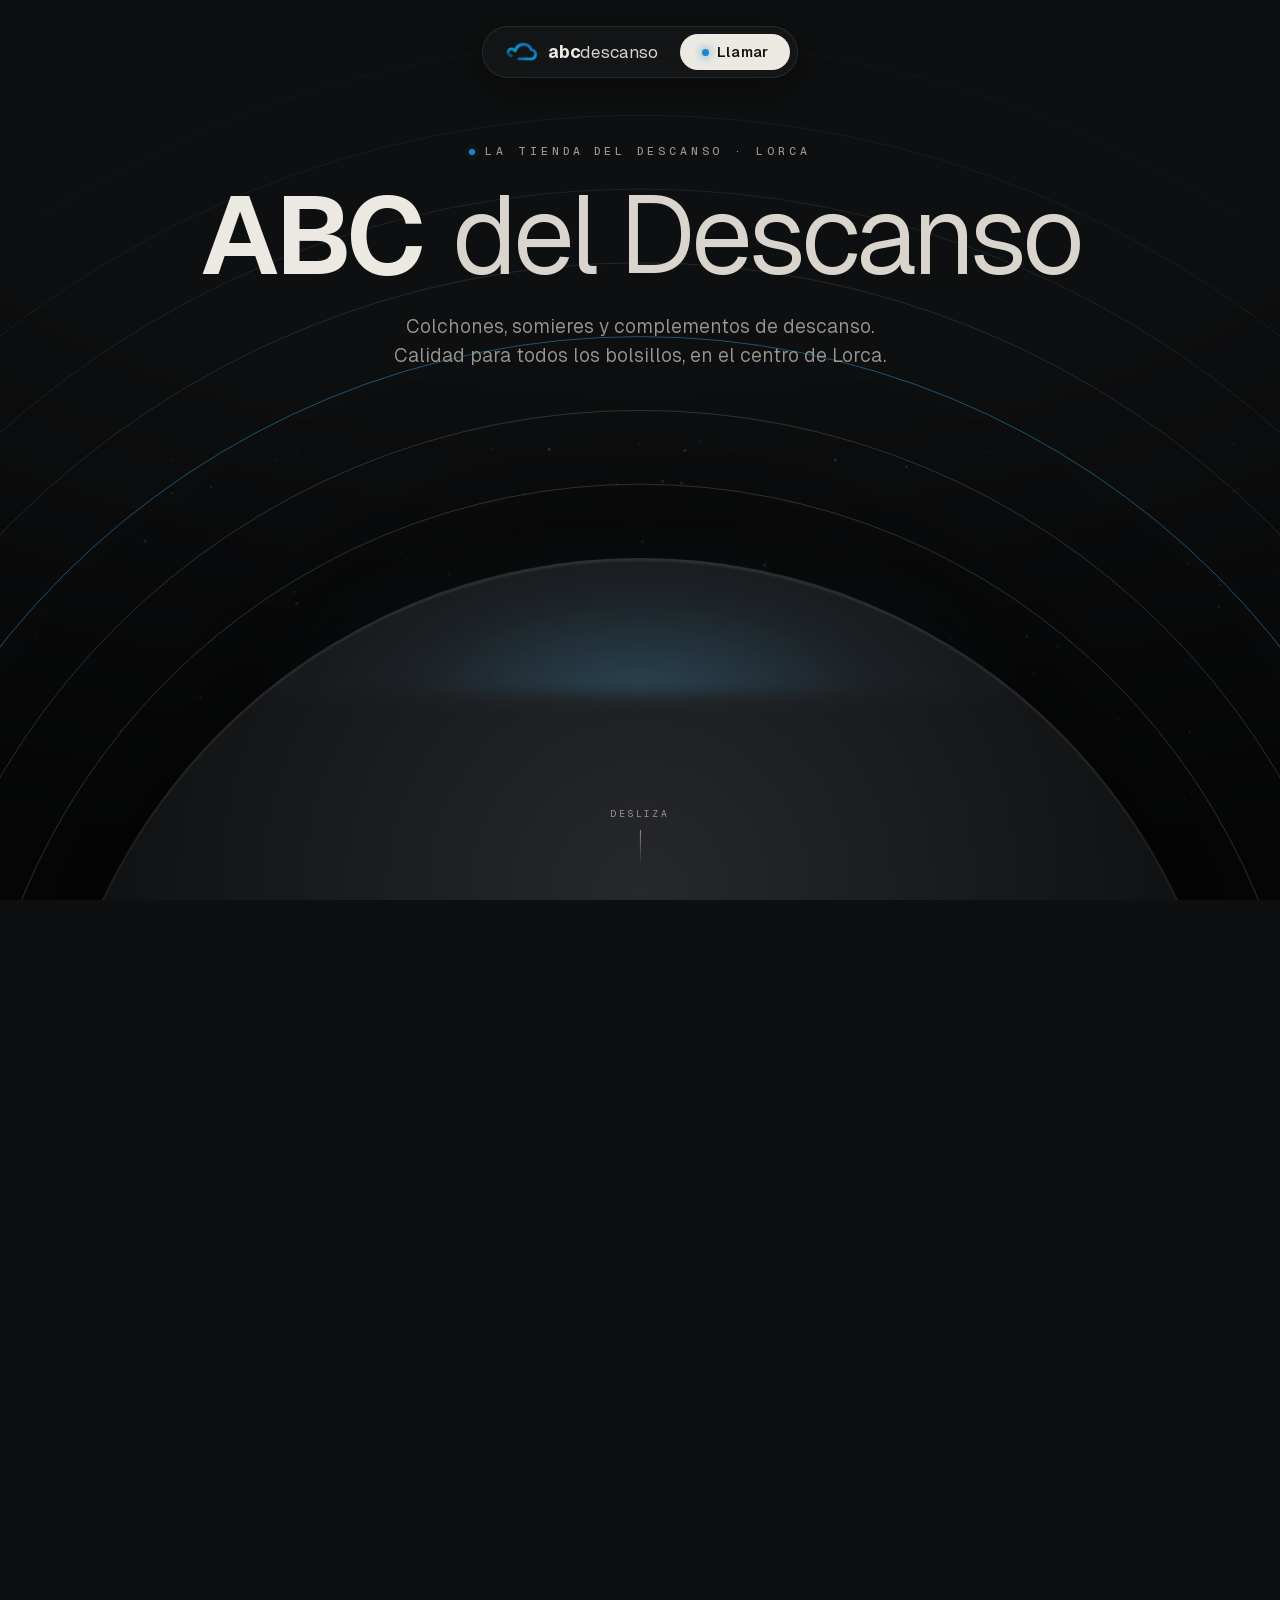
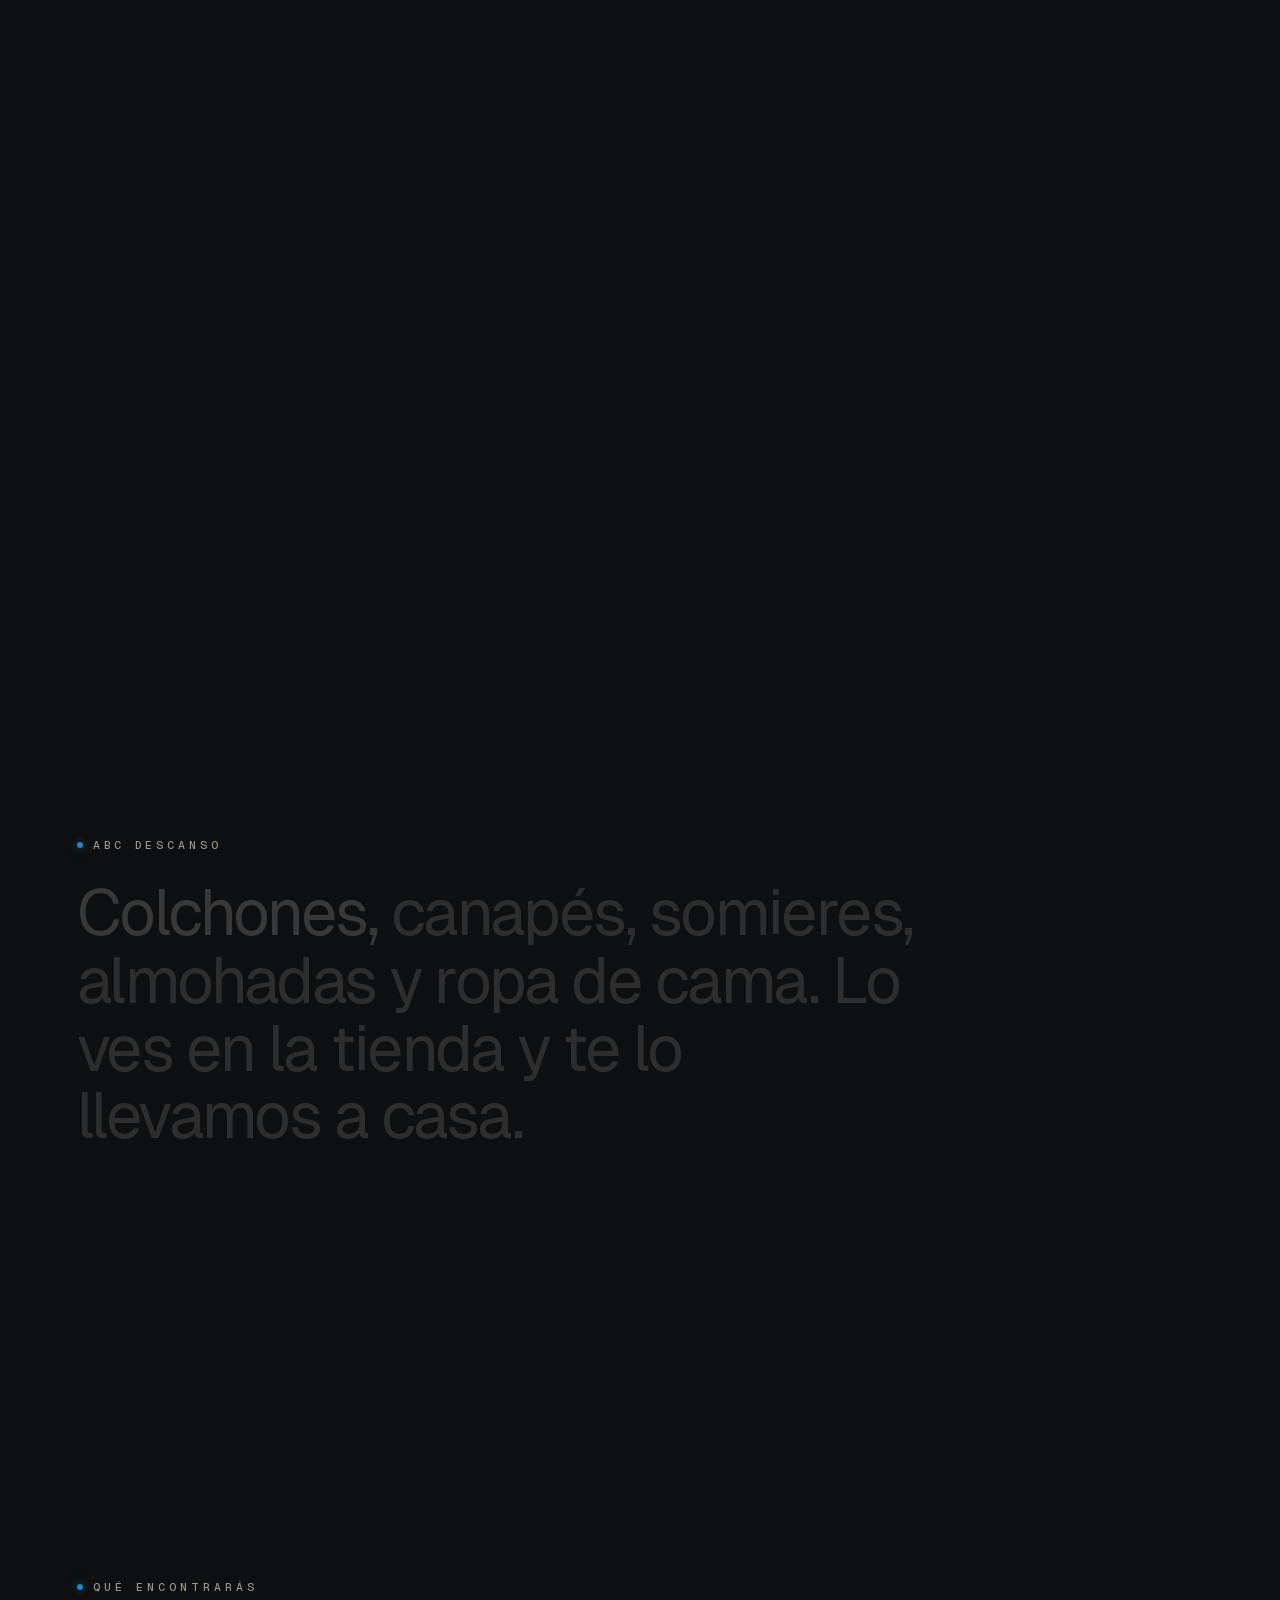
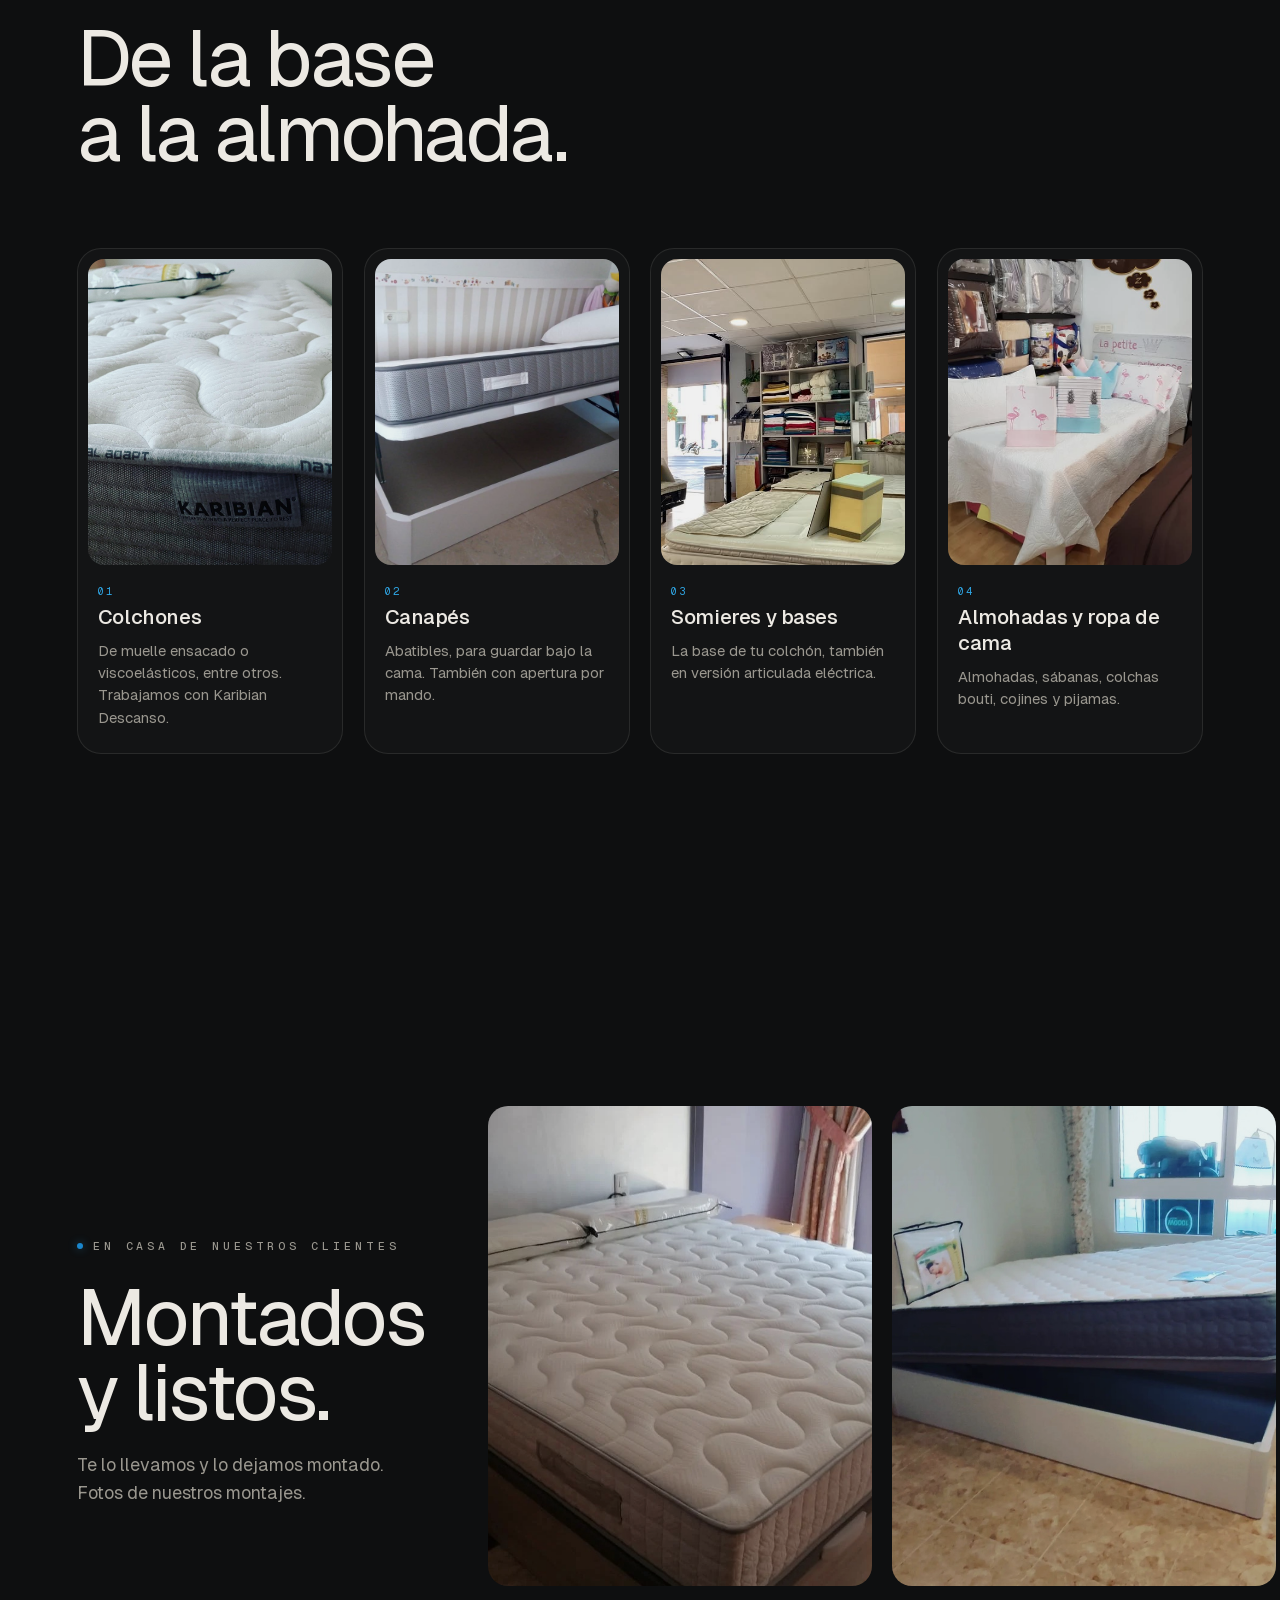
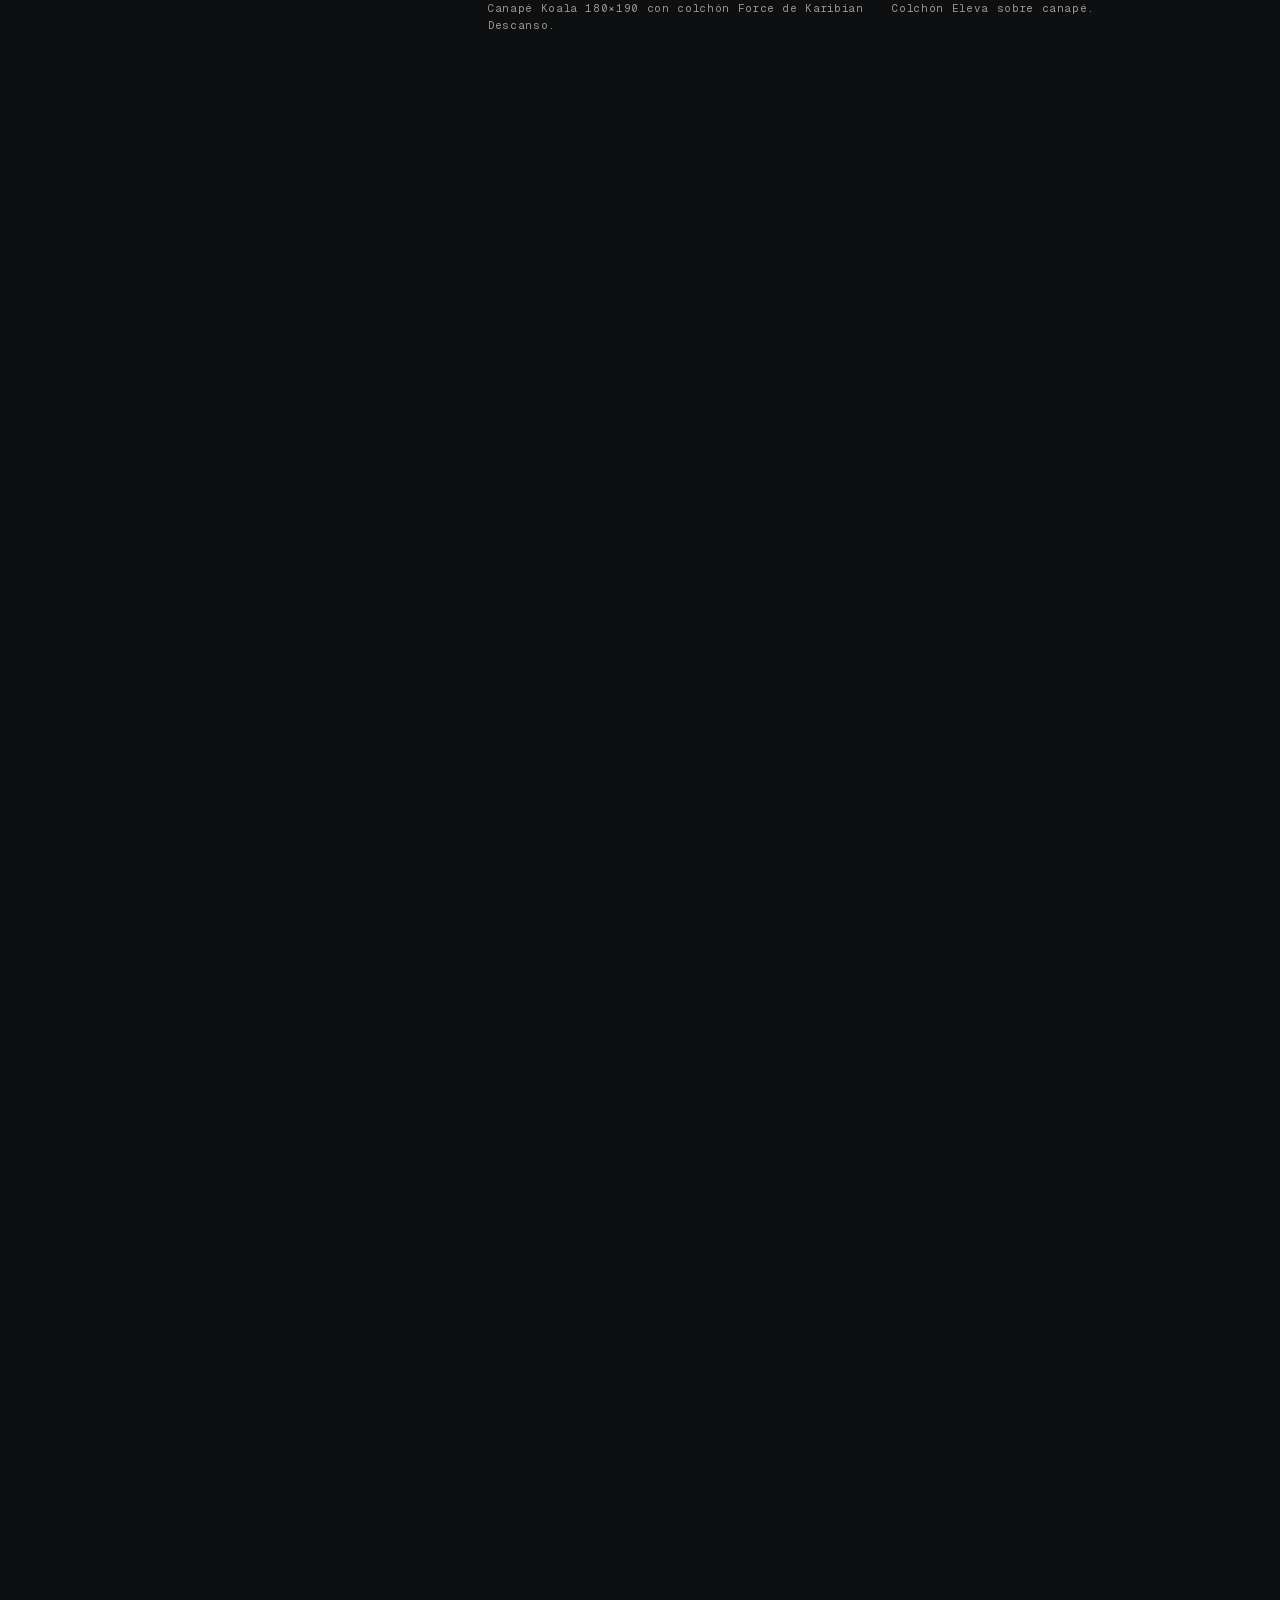
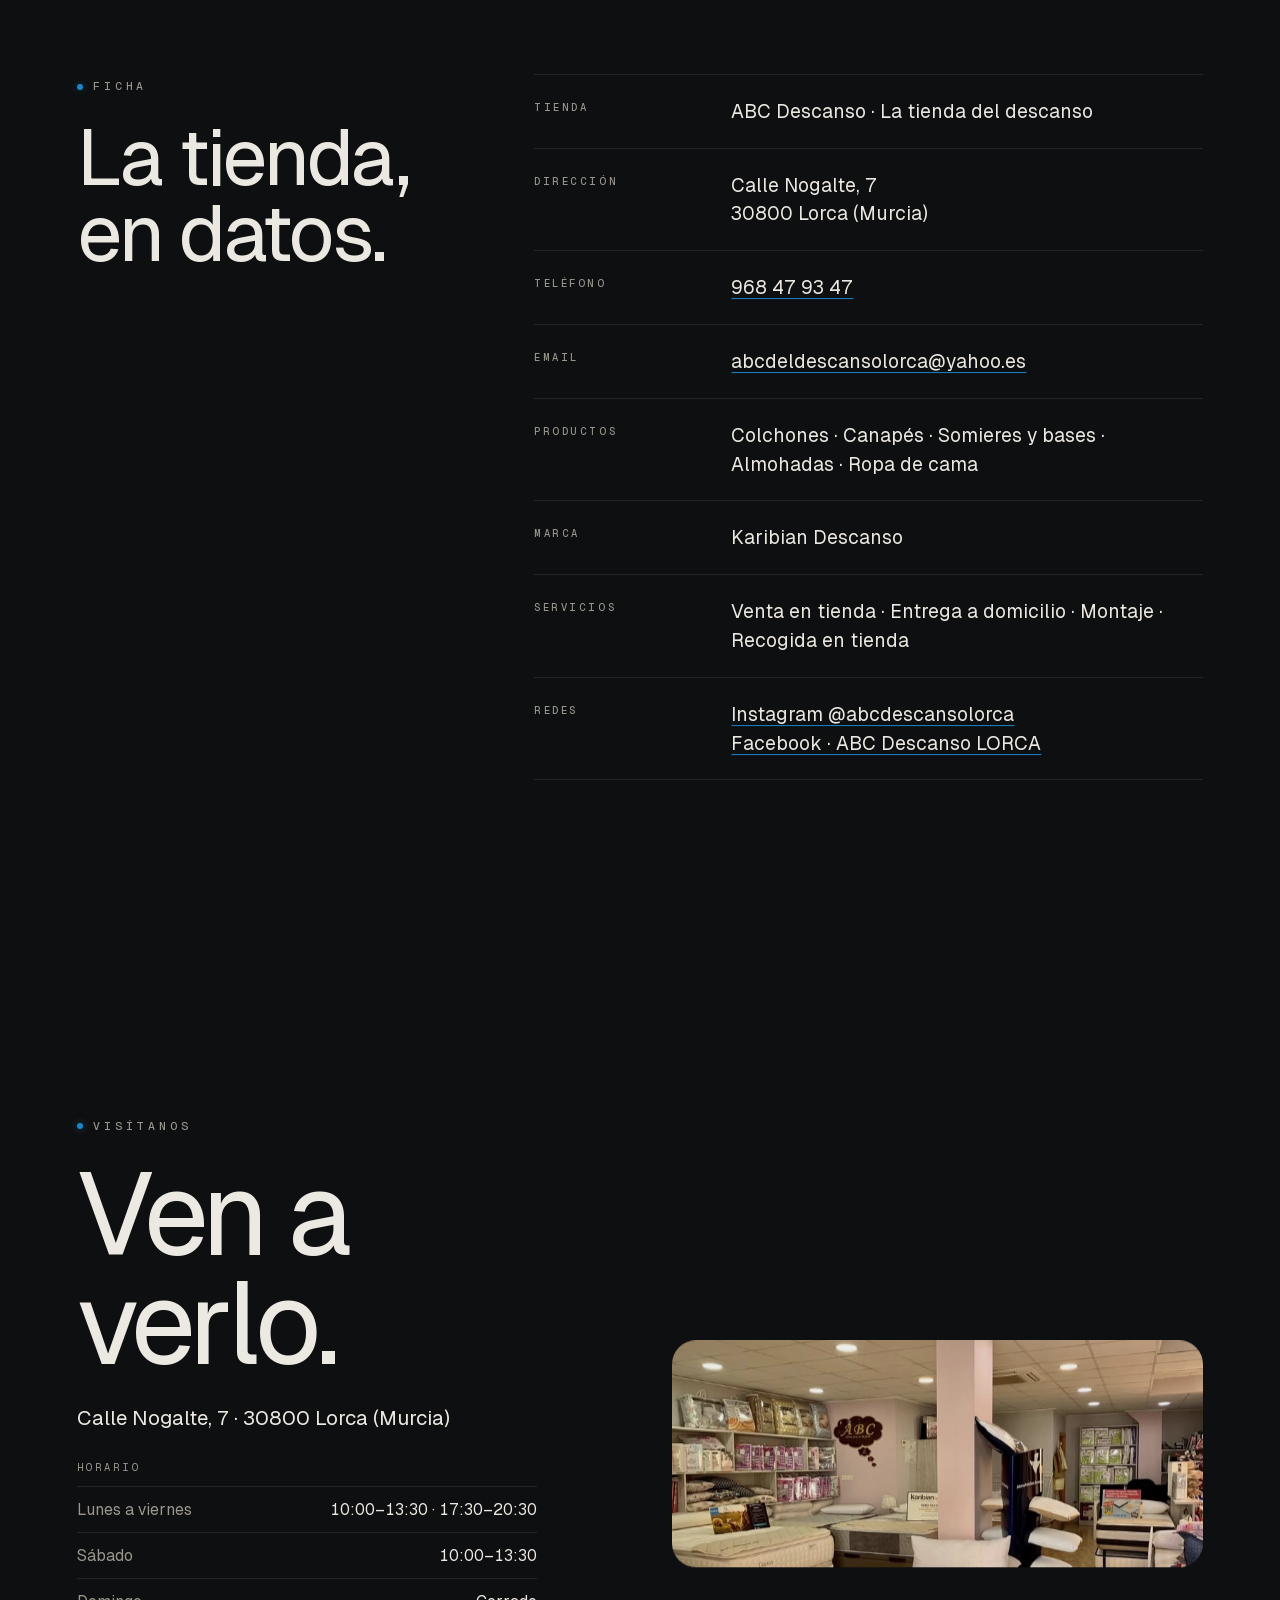
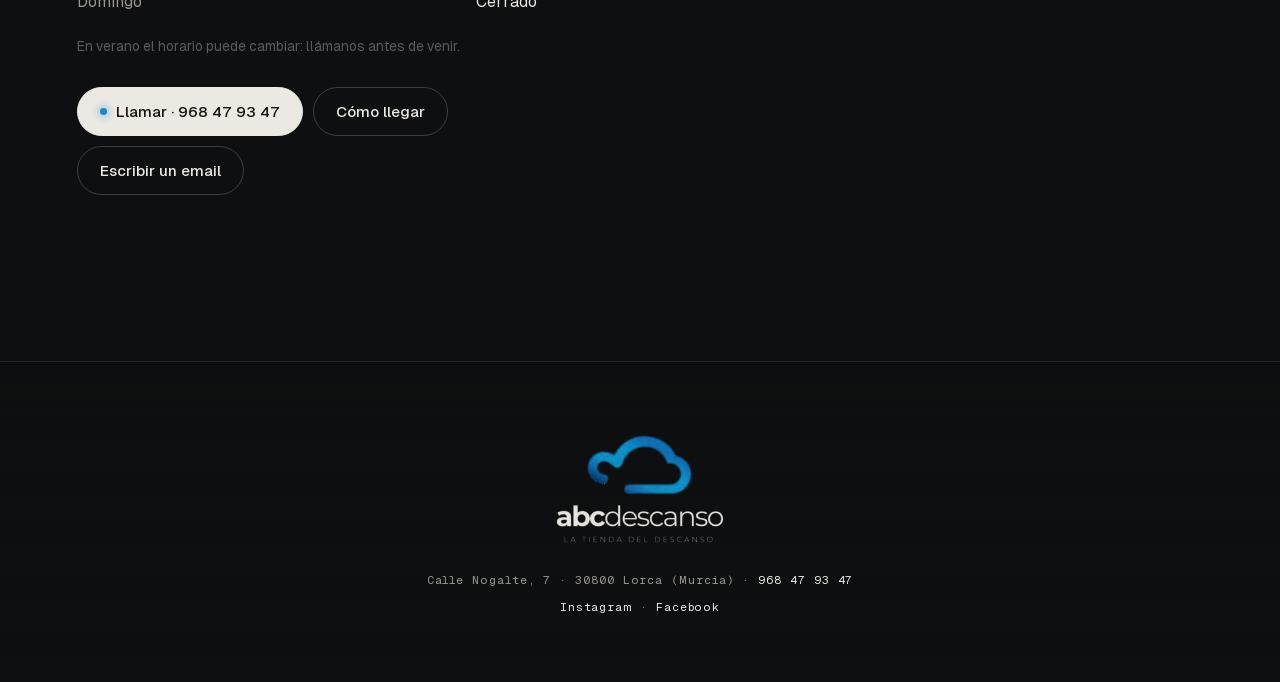
==== index.html @ 423ab99b "ABC Descanso: web con colchón 3D despiezado (Lorca) Web estática para ABC Descanso, la tienda del de" ====
<!DOCTYPE html>
<html lang="es">
<head>
  <meta charset="UTF-8" />
  <meta name="viewport" content="width=device-width, initial-scale=1.0" />
  <title>ABC Descanso · La tienda del descanso en Lorca</title>
  <meta name="description" content="ABC Descanso, la tienda del descanso en Lorca: colchones, canapés, somieres, almohadas y ropa de cama. Entrega y montaje a domicilio. Calle Nogalte, 7 · 968 47 93 47." />
  <meta name="theme-color" content="#0E0F10" />
  <meta name="robots" content="index, follow" />
  <!-- PENDIENTE: canonical y og:url cuando se confirme el dominio (abcdescanso.es no responde) -->

  <!-- Open Graph (datos reales) -->
  <meta property="og:type" content="business.business" />
  <meta property="og:title" content="ABC Descanso · La tienda del descanso" />
  <meta property="og:description" content="Colchones, canapés, somieres y ropa de cama en Lorca. Calle Nogalte, 7." />
  <meta property="og:image" content="img/tienda-interior.jpg" />
  <meta property="og:locale" content="es_ES" />

  <script type="application/ld+json">
    {
      "@context": "https://schema.org",
      "@type": "HomeGoodsStore",
      "name": "ABC Descanso",
      "alternateName": ["ABC del Descanso", "ABC Colchones Lorca"],
      "slogan": "La tienda del descanso",
      "image": "img/logo-abcdescanso.png",
      "telephone": "+34 968 47 93 47",
      "email": "abcdeldescansolorca@yahoo.es",
      "address": {
        "@type": "PostalAddress",
        "streetAddress": "Calle Nogalte, 7",
        "postalCode": "30800",
        "addressLocality": "Lorca",
        "addressRegion": "Murcia",
        "addressCountry": "ES"
      },
      "geo": { "@type": "GeoCoordinates", "latitude": 37.6724681, "longitude": -1.7004246 },
      "openingHoursSpecification": [
        { "@type": "OpeningHoursSpecification", "dayOfWeek": ["Monday", "Tuesday", "Wednesday", "Thursday", "Friday"], "opens": "10:00", "closes": "13:30" },
        { "@type": "OpeningHoursSpecification", "dayOfWeek": ["Monday", "Tuesday", "Wednesday", "Thursday", "Friday"], "opens": "17:30", "closes": "20:30" },
        { "@type": "OpeningHoursSpecification", "dayOfWeek": "Saturday", "opens": "10:00", "closes": "13:30" }
      ],
      "sameAs": ["https://www.instagram.com/abcdescansolorca/", "https://www.facebook.com/AbcDelDescansoLorca"]
    }
  </script>

  <link rel="icon" href="favicon.svg" type="image/svg+xml" />

  <!-- Fuentes alojadas en local -->
  <link rel="preload" href="fuentes/Geist-Variable.woff2" as="font" type="font/woff2" crossorigin />
  <link rel="preload" href="fuentes/GeistMono-Variable.woff2" as="font" type="font/woff2" crossorigin />
  <link rel="modulepreload" href="js/three/three.module.min.js" />
  <link rel="stylesheet" href="estilos.css" />

  <script type="importmap">
    {
      "imports": {
        "three": "./js/three/three.module.min.js",
        "three/addons/": "./js/three/addons/"
      }
    }
  </script>
</head>
<body>
  <!-- Fondo: ondas suaves de partículas -->
  <canvas id="ondas" aria-hidden="true"></canvas>

  <!-- Escena: disco oscuro que asoma por abajo + arcos concéntricos -->
  <div class="escena" aria-hidden="true">
    <svg class="arcos" viewBox="0 0 1600 1600" preserveAspectRatio="xMidYMax meet" focusable="false"></svg>
    <div class="disco"></div>
    <div class="disco-brillo"></div>
  </div>

  <!-- Menú en píldora flotante -->
  <header class="pastilla" role="banner">
    <a class="marca" href="#portada" aria-label="ABC Descanso, inicio">
      <img class="marca-nube" src="img/nube.png" alt="" width="400" height="228" />
      <span class="marca-texto"><b>abc</b><span>descanso</span></span>
    </a>
    <a class="cta" href="tel:+34968479347">
      <span class="cta-punto" aria-hidden="true"></span>
      Llamar
    </a>
  </header>

  <main id="portada">
    <!-- Portada + despiece: la sección se queda fijada mientras se baja -->
    <section class="producto" aria-labelledby="titulo-portada">
      <div class="pin">
        <canvas id="render" role="img" aria-label="Colchón sobre somier de láminas que se separa en sus capas al bajar"></canvas>

        <div class="portada-texto">
          <p class="etiqueta"><span class="etiqueta-punto" aria-hidden="true"></span>La tienda del descanso · Lorca</p>
          <h1 class="nombre" id="titulo-portada">
            <span class="nombre-abc">ABC</span>
            <span class="nombre-dd">del Descanso</span>
          </h1>
          <p class="frase">Colchones, somieres y complementos de descanso. Calidad para todos los bolsillos, en el centro de Lorca.</p>
        </div>

        <div class="por-dentro">
          <p class="etiqueta"><span class="etiqueta-punto" aria-hidden="true"></span>Por dentro</p>
          <h2 class="por-dentro-titulo">Capa a capa.</h2>
          <p class="por-dentro-nota">Ilustración orientativa: las capas y los materiales varían según el modelo.</p>
        </div>

        <ol class="capas-etiquetas">
          <li data-capa="tejido"><span class="linea" aria-hidden="true"></span><span class="num">01</span><span class="nom">Tejido</span><span class="desc">La capa que tocas: la funda acolchada.</span></li>
          <li data-capa="acolchado"><span class="linea" aria-hidden="true"></span><span class="num">02</span><span class="nom">Acolchado</span><span class="desc">Capas de confort entre la funda y el núcleo.</span></li>
          <li data-capa="nucleo"><span class="linea" aria-hidden="true"></span><span class="num">03</span><span class="nom">Núcleo</span><span class="desc">El soporte: muelles o espumas, según el modelo.</span></li>
          <li data-capa="base"><span class="linea" aria-hidden="true"></span><span class="num">04</span><span class="nom">Base</span><span class="desc">La cara inferior que cierra el colchón.</span></li>
          <li data-capa="somier"><span class="linea" aria-hidden="true"></span><span class="num">05</span><span class="nom">Somier</span><span class="desc">La base de láminas sobre la que descansa todo.</span></li>
        </ol>

        <div class="pista" aria-hidden="true">
          <span class="pista-texto">Desliza</span>
          <span class="pista-linea"></span>
        </div>
      </div>
    </section>

    <!--
      Fuentes de los datos (todo real):
      · CRM de Ocean Digital Services (dirección, teléfono, email, servicios publicados).
      · Ficha de Google (horario L–V 10:00–13:30 / 17:30–20:30, sáb 10:00–13:30, dom cerrado).
      · Publicaciones propias de @abcdescansolorca y su página de Facebook (logo, lema, fotos,
        productos, Karibian Descanso, canapé Koala con mando, montajes en casa).
      PENDIENTE de confirmar con el propietario: catálogo y marcas vigentes, zonas y condiciones
      de entrega y montaje, horario de verano, si sigue abierta la tienda de Avenida Europa,
      precios/ofertas y datos legales (titular, NIF) para aviso legal y privacidad.
      Opiniones: FUERA. Google 3,4/5 (16 reseñas, mixtas y sin verificar); no se citan reseñas
      sueltas sin el visto bueno del propietario.
    -->

    <!-- Manifiesto: el texto se ilumina palabra a palabra al bajar -->
    <section class="manifiesto" aria-label="Sobre la tienda">
      <p class="etiqueta"><span class="etiqueta-punto" aria-hidden="true"></span>ABC Descanso</p>
      <p class="manifiesto-texto" data-revela-palabras>Colchones, canapés, somieres, almohadas y ropa de cama. Lo ves en la tienda y te lo llevamos a casa.</p>
    </section>

    <!-- Qué encontrarás -->
    <section class="catalogo" id="productos" aria-labelledby="titulo-catalogo">
      <header class="cabecera">
        <p class="etiqueta"><span class="etiqueta-punto" aria-hidden="true"></span>Qué encontrarás</p>
        <h2 class="titulo" id="titulo-catalogo">De la base<br />a la almohada.</h2>
      </header>
      <div class="tarjetas">
        <article class="tarjeta revela">
          <figure class="foto"><img src="img/colchon-karibian.jpg" alt="Detalle de un colchón Karibian con tejido acolchado" width="1000" height="1250" loading="lazy" decoding="async" /></figure>
          <p class="tarjeta-num">01</p>
          <h3 class="tarjeta-nom">Colchones</h3>
          <p class="tarjeta-txt">De muelle ensacado o viscoelásticos, entre otros. Trabajamos con Karibian Descanso.</p>
        </article>
        <article class="tarjeta revela">
          <figure class="foto"><img src="img/canape-abatible.jpg" alt="Canapé abatible abierto con el colchón levantado, montado en un dormitorio" width="900" height="900" loading="lazy" decoding="async" /></figure>
          <p class="tarjeta-num">02</p>
          <h3 class="tarjeta-nom">Canapés</h3>
          <p class="tarjeta-txt">Abatibles, para guardar bajo la cama. También con apertura por mando.</p>
        </article>
        <article class="tarjeta revela">
          <figure class="foto"><img src="img/tienda-interior.jpg" alt="Interior de la tienda con colchones expuestos sobre sus bases" width="843" height="632" loading="lazy" decoding="async" /></figure>
          <p class="tarjeta-num">03</p>
          <h3 class="tarjeta-nom">Somieres y bases</h3>
          <p class="tarjeta-txt">La base de tu colchón, también en versión articulada eléctrica.</p>
        </article>
        <article class="tarjeta revela">
          <figure class="foto"><img src="img/ropa-de-cama.jpg" alt="Expositor de ropa de cama con colchas, cojines y el rótulo de ABC Descanso" width="640" height="853" loading="lazy" decoding="async" /></figure>
          <p class="tarjeta-num">04</p>
          <h3 class="tarjeta-nom">Almohadas y ropa de cama</h3>
          <p class="tarjeta-txt">Almohadas, sábanas, colchas bouti, cojines y pijamas.</p>
        </article>
      </div>
    </section>

    <!-- Montajes reales (fotos de su Instagram) -->
    <section class="montajes" id="montajes" aria-labelledby="titulo-montajes">
      <div class="montajes-pin">
        <header class="cabecera montajes-cab">
          <p class="etiqueta"><span class="etiqueta-punto" aria-hidden="true"></span>En casa de nuestros clientes</p>
          <h2 class="titulo" id="titulo-montajes">Montados<br />y listos.</h2>
          <p class="cabecera-txt">Te lo llevamos y lo dejamos montado. Fotos de nuestros montajes.</p>
        </header>
        <div class="montajes-pista">
          <figure class="montaje"><img src="img/canape-koala.jpg" alt="Canapé Koala de 180×190 con colchón Force de Karibian Descanso en un dormitorio" width="792" height="792" loading="lazy" decoding="async" /><figcaption>Canapé Koala 180×190 con colchón Force de Karibian Descanso.</figcaption></figure>
          <figure class="montaje"><img src="img/colchon-eleva.jpg" alt="Colchón Eleva sobre canapé en un dormitorio" width="900" height="900" loading="lazy" decoding="async" /><figcaption>Colchón Eleva sobre canapé.</figcaption></figure>
          <figure class="montaje"><img src="img/dormitorio-cabecero.jpg" alt="Dormitorio con colchón sobre canapé y cabecero tallado" width="900" height="900" loading="lazy" decoding="async" /><figcaption>Dormitorio junto a DGALA Interiorismo.</figcaption></figure>
          <figure class="montaje"><img src="img/colchon-gris.jpg" alt="Colchón gris de acolchado hexagonal sobre canapé de madera" width="900" height="1125" loading="lazy" decoding="async" /><figcaption>Montaje de colchón y canapé.</figcaption></figure>
          <figure class="montaje"><img src="img/colchon-individual.jpg" alt="Colchón individual montado en un dormitorio" width="900" height="900" loading="lazy" decoding="async" /><figcaption>Colchón individual.</figcaption></figure>
        </div>
      </div>
    </section>

    <!-- Ficha de la tienda: solo datos confirmados -->
    <section class="ficha" id="ficha" aria-labelledby="titulo-ficha">
      <header class="cabecera">
        <p class="etiqueta"><span class="etiqueta-punto" aria-hidden="true"></span>Ficha</p>
        <h2 class="titulo" id="titulo-ficha">La tienda,<br />en datos.</h2>
      </header>
      <dl class="ficha-lista">
        <div class="ficha-fila revela"><dt>Tienda</dt><dd>ABC Descanso · La tienda del descanso</dd></div>
        <div class="ficha-fila revela"><dt>Dirección</dt><dd>Calle Nogalte, 7<br />30800 Lorca (Murcia)</dd></div>
        <div class="ficha-fila revela"><dt>Teléfono</dt><dd><a href="tel:+34968479347">968 47 93 47</a></dd></div>
        <div class="ficha-fila revela"><dt>Email</dt><dd><a href="mailto:abcdeldescansolorca@yahoo.es">abcdeldescansolorca@yahoo.es</a></dd></div>
        <div class="ficha-fila revela"><dt>Productos</dt><dd>Colchones · Canapés · Somieres y bases · Almohadas · Ropa de cama</dd></div>
        <div class="ficha-fila revela"><dt>Marca</dt><dd>Karibian Descanso</dd></div>
        <div class="ficha-fila revela"><dt>Servicios</dt><dd>Venta en tienda · Entrega a domicilio · Montaje · Recogida en tienda</dd></div>
        <div class="ficha-fila revela"><dt>Redes</dt><dd><a href="https://www.instagram.com/abcdescansolorca/" rel="noopener" target="_blank">Instagram @abcdescansolorca</a><br /><a href="https://www.facebook.com/AbcDelDescansoLorca" rel="noopener" target="_blank">Facebook · ABC Descanso LORCA</a></dd></div>
      </dl>
    </section>

    <!-- Visítanos -->
    <section class="visita" id="visitanos" aria-labelledby="titulo-visita">
      <div class="visita-texto">
        <p class="etiqueta"><span class="etiqueta-punto" aria-hidden="true"></span>Visítanos</p>
        <h2 class="titulo titulo-grande" id="titulo-visita">Ven a verlo.</h2>
        <p class="visita-dir">Calle Nogalte, 7 · 30800 Lorca (Murcia)</p>
        <table class="horario">
          <caption>Horario</caption>
          <tbody>
            <tr><th scope="row">Lunes a viernes</th><td>10:00–13:30 · 17:30–20:30</td></tr>
            <tr><th scope="row">Sábado</th><td>10:00–13:30</td></tr>
            <tr><th scope="row">Domingo</th><td>Cerrado</td></tr>
          </tbody>
        </table>
        <p class="visita-nota">En verano el horario puede cambiar: llámanos antes de venir.</p>
        <div class="botones">
          <a class="boton boton-principal" href="tel:+34968479347"><span class="cta-punto" aria-hidden="true"></span>Llamar · 968 47 93 47</a>
          <a class="boton" href="https://www.google.com/maps/dir/?api=1&amp;destination=ABC%20Descanso%2C%20Calle%20Nogalte%207%2C%2030800%20Lorca" rel="noopener" target="_blank">Cómo llegar</a>
          <a class="boton" href="mailto:abcdeldescansolorca@yahoo.es">Escribir un email</a>
        </div>
      </div>
      <figure class="foto visita-foto revela"><img src="img/tienda-almohadas.jpg" alt="Interior de ABC Descanso con almohadas, ropa de cama y el rótulo de la tienda" width="843" height="360" loading="lazy" decoding="async" /></figure>
    </section>

    <footer class="pie">
      <img class="pie-logo" src="img/logo-abcdescanso.png" alt="ABC Descanso, la tienda del descanso" width="592" height="385" loading="lazy" />
      <p class="pie-datos">Calle Nogalte, 7 · 30800 Lorca (Murcia) · <a href="tel:+34968479347">968 47 93 47</a></p>
      <p class="pie-datos pie-redes"><a href="https://www.instagram.com/abcdescansolorca/" rel="noopener" target="_blank">Instagram</a> · <a href="https://www.facebook.com/AbcDelDescansoLorca" rel="noopener" target="_blank">Facebook</a></p>
      <!-- PENDIENTE: enlaces a aviso legal y privacidad cuando el propietario pase titular y NIF -->
    </footer>
  </main>

  <script src="js/gsap.min.js"></script>
  <script src="js/ScrollTrigger.min.js"></script>
  <script src="app.js"></script>
  <script type="module" src="render.js"></script>
</body>
</html>
---- estilos.css ----
/* ============================================================
   ABC del Descanso · Colchones en Lorca
   Estética de referencia: iyO One (oscuro, tipográfico, premium)
   Colores de marca: azul de la nube del logo de ABC Descanso sobre fondo oscuro
   ============================================================ */

@font-face {
  font-family: "Geist";
  src: url("fuentes/Geist-Variable.woff2") format("woff2");
  font-weight: 100 900;
  font-display: swap;
  font-style: normal;
}
@font-face {
  font-family: "Geist Mono";
  src: url("fuentes/GeistMono-Variable.woff2") format("woff2");
  font-weight: 100 900;
  font-display: swap;
  font-style: normal;
}

:root {
  --negro: #0e0f10;      /* fondo, casi negro cálido */
  --carbon: #17181a;     /* superficies (disco, pastilla) */
  --carbon-alto: #202123;
  --hueso: #ece9e3;      /* texto principal / nombre */
  --niebla: #9a978f;     /* texto secundario */
  --tenue: #5c5b57;      /* etiquetas, arcos */
  --azul: #1a86cc;       /* azul de la nube del logo (acento, detalles) */
  --celeste: #2fa6e4;    /* extremo claro del degradado del logo */
  --azul-hondo: #0f5a9c; /* extremo oscuro del degradado del logo */
  --azul-suave: rgba(47, 166, 228, 0.45);

  --borde: rgba(236, 233, 227, 0.1);
  --sans: "Geist", system-ui, -apple-system, "Segoe UI", sans-serif;
  --mono: "Geist Mono", ui-monospace, "SF Mono", Menlo, monospace;
}

*,
*::before,
*::after { box-sizing: border-box; }

html { scroll-behavior: smooth; }

body {
  margin: 0;
  min-height: 100vh;
  background: var(--negro);
  color: var(--hueso);
  font-family: var(--sans);
  -webkit-font-smoothing: antialiased;
  text-rendering: optimizeLegibility;
  overflow-x: hidden;
}

/* Vignette sutil para dar profundidad al fondo */
body::after {
  content: "";
  position: fixed;
  inset: 0;
  z-index: 1;
  pointer-events: none;
  background: radial-gradient(130% 90% at 50% 8%, transparent 40%, rgba(0, 0, 0, 0.55) 100%);
}

/* ---------- Fondo de ondas (canvas) ---------- */
#ondas {
  position: fixed;
  inset: 0;
  z-index: 0;
  width: 100%;
  height: 100%;
  display: block;
}

/* ---------- Escena: disco + arcos ---------- */
.escena {
  position: fixed;
  inset: 0;
  z-index: 2;
  overflow: hidden;
  pointer-events: none;
}

.arcos {
  position: absolute;
  inset: 0;
  width: 100%;
  height: 100%;
  overflow: visible;
}
.arcos circle {
  fill: none;
  stroke: rgba(236, 233, 227, 0.2);
  stroke-width: 1;
  vector-effect: non-scaling-stroke;
}
.arcos circle.acento {
  stroke: rgba(47, 166, 228, 0.65);
}

/* Disco oscuro que asoma por abajo (su borde superior marca la línea ~62% alto) */
.disco {
  position: absolute;
  left: 50%;
  top: 62svh;
  width: min(132vh, 168vw);
  aspect-ratio: 1 / 1;
  transform: translateX(-50%);
  border-radius: 50%;
  background:
    radial-gradient(56% 56% at 50% 28%, #27282b 0%, #1a1b1d 46%, #0b0c0d 100%);
  box-shadow:
    inset 0 3px 2px rgba(236, 233, 227, 0.09),
    0 -40px 140px rgba(0, 0, 0, 0.55);
}
/* Halo cálido rozando el borde superior del disco */
.disco-brillo {
  position: absolute;
  left: 50%;
  top: 62svh;
  width: min(120vh, 150vw);
  height: 42vmin;
  transform: translate(-50%, -64%);
  pointer-events: none;
  background:
    radial-gradient(50% 62% at 50% 100%, var(--azul-suave) 0%, rgba(47, 166, 228, 0.07) 42%, transparent 72%);
  opacity: 0.55;
  mix-blend-mode: screen;
  filter: blur(8px);
}

/* ---------- Píldora flotante ---------- */
.pastilla {
  position: fixed;
  z-index: 20;
  top: clamp(14px, 2.2vw, 26px);
  left: 50%;
  transform: translateX(-50%);
  display: flex;
  align-items: center;
  gap: clamp(10px, 2vw, 22px);
  padding: 7px 7px 7px clamp(14px, 2.2vw, 22px);
  background: rgba(23, 24, 26, 0.72);
  border: 1px solid var(--borde);
  border-radius: 999px;
  backdrop-filter: blur(16px) saturate(1.2);
  -webkit-backdrop-filter: blur(16px) saturate(1.2);
  box-shadow: 0 10px 40px rgba(0, 0, 0, 0.35);
  max-width: calc(100vw - 24px);
}

.marca {
  display: inline-flex;
  align-items: center;
  gap: 9px;
  text-decoration: none;
  color: var(--hueso);
  white-space: nowrap;
}
/* Marca: la nube del logo real + palabra «abcdescanso» como en su logotipo */
.marca-nube {
  width: 34px;
  height: auto;
  display: block;
}
.marca-texto {
  font-size: clamp(0.98rem, 2vw, 1.08rem);
  letter-spacing: -0.01em;
}
.marca-texto b { font-weight: 700; }
.marca-texto span { font-weight: 380; color: #d9d5cd; }

.cta {
  display: inline-flex;
  align-items: center;
  gap: 8px;
  padding: 9px clamp(16px, 2.2vw, 22px);
  border-radius: 999px;
  background: var(--hueso);
  color: #141210;
  font-weight: 560;
  font-size: 0.92rem;
  letter-spacing: 0.01em;
  text-decoration: none;
  white-space: nowrap;
  transition: background 0.25s ease, transform 0.25s ease, box-shadow 0.25s ease;
}
.cta-punto {
  width: 7px;
  height: 7px;
  border-radius: 50%;
  background: var(--azul);
  box-shadow: 0 0 10px var(--azul);
}
.cta:hover {
  background: var(--azul-hondo);
  color: #fff;
  transform: translateY(-1px);
  box-shadow: 0 8px 26px rgba(47, 166, 228, 0.35);
}
.cta:hover .cta-punto { background: #fff; box-shadow: none; }

/* ---------- Portada + despiece (sección fijada) ---------- */
.producto {
  position: relative;
  z-index: 5;
  height: 420vh;
}
.pin {
  position: sticky;
  top: 0;
  height: 100vh;
  height: 100svh;
  overflow: hidden;
}
#render {
  position: absolute;
  inset: 0;
  width: 100%;
  height: 100%;
  display: block;
  opacity: 0;
}

.portada-texto {
  position: absolute;
  z-index: 3;
  left: 50%;
  top: clamp(92px, 16vh, 168px);
  transform: translateX(-50%);
  width: min(100% - 32px, 1200px);
  display: flex;
  flex-direction: column;
  align-items: center;
  text-align: center;
  will-change: opacity, transform;
}

.etiqueta {
  display: inline-flex;
  align-items: center;
  gap: 10px;
  margin: 0 0 clamp(16px, 2.4vw, 26px);
  font-family: var(--mono);
  font-size: clamp(0.62rem, 1.4vw, 0.72rem);
  font-weight: 500;
  text-transform: uppercase;
  letter-spacing: 0.34em;
  color: var(--niebla);
}
.etiqueta-punto {
  width: 6px;
  height: 6px;
  border-radius: 50%;
  background: var(--azul);
  box-shadow: 0 0 10px var(--azul-suave);
}

.nombre {
  margin: 0;
  max-width: 100%;
  font-weight: 400;
  line-height: 0.92;
  letter-spacing: -0.045em;
  font-size: clamp(2.6rem, 8.6vw, 7.6rem);
  color: var(--hueso);
  display: flex;
  flex-wrap: wrap;
  justify-content: center;
  gap: 0 0.28em;
  overflow-wrap: break-word;
}
.nombre-abc,
.nombre-dd { max-width: 100%; }
.nombre-abc { font-weight: 640; }
.nombre-dd { font-weight: 360; color: #d9d5cd; }

.frase {
  max-width: 40ch;
  margin: clamp(16px, 2.4vw, 26px) auto 0;
  font-size: clamp(0.98rem, 1.7vw, 1.2rem);
  font-weight: 350;
  line-height: 1.5;
  color: var(--niebla);
  text-wrap: balance;
}

/* Bloque «Por dentro» (aparece al despiezar) */
.por-dentro {
  position: absolute;
  z-index: 3;
  left: clamp(24px, 6vw, 96px);
  top: 50%;
  margin-top: -90px;
  max-width: 300px;
  opacity: 0;
  pointer-events: none;
}
.por-dentro-titulo {
  margin: 0;
  font-size: clamp(2rem, 4.2vw, 3.6rem);
  font-weight: 420;
  letter-spacing: -0.04em;
  line-height: 0.98;
  color: var(--hueso);
}
.por-dentro-nota {
  margin: 18px 0 0;
  font-size: 0.86rem;
  line-height: 1.5;
  color: var(--tenue);
}

/* Etiquetas de cada capa (JS las coloca junto a su capa) */
.capas-etiquetas {
  position: absolute;
  inset: 0;
  z-index: 4;
  margin: 0;
  padding: 0;
  list-style: none;
  pointer-events: none;
}
.capas-etiquetas li {
  position: absolute;
  left: 0;
  top: 0;
  display: grid;
  grid-template-columns: auto auto;
  column-gap: 10px;
  row-gap: 3px;
  align-items: baseline;
  max-width: 230px;
  opacity: 0;
  will-change: transform, opacity;
}
.capas-etiquetas .linea {
  position: absolute;
  top: 0.62em;
  height: 1px;
  background: linear-gradient(to right, rgba(236, 233, 227, 0.08), rgba(236, 233, 227, 0.4));
}
.capas-etiquetas .linea::before {
  content: "";
  position: absolute;
  left: -2px;
  top: -2px;
  width: 5px;
  height: 5px;
  border-radius: 50%;
  background: var(--azul);
  box-shadow: 0 0 8px var(--azul-suave);
}
.capas-etiquetas .num {
  font-family: var(--mono);
  font-size: 0.64rem;
  letter-spacing: 0.2em;
  color: var(--azul);
}
.capas-etiquetas .nom {
  font-family: var(--mono);
  font-size: 0.72rem;
  font-weight: 500;
  text-transform: uppercase;
  letter-spacing: 0.26em;
  color: var(--hueso);
}
.capas-etiquetas .desc {
  grid-column: 2;
  font-size: 0.82rem;
  line-height: 1.4;
  color: var(--niebla);
}

/* Pista de scroll */
.pista {
  position: absolute;
  z-index: 3;
  left: 50%;
  bottom: clamp(18px, 4vh, 40px);
  transform: translateX(-50%);
  display: flex;
  flex-direction: column;
  align-items: center;
  gap: 10px;
}
.pista-texto {
  font-family: var(--mono);
  font-size: 0.6rem;
  text-transform: uppercase;
  letter-spacing: 0.3em;
  color: var(--niebla);
}
.pista-linea {
  width: 1px;
  height: 34px;
  background: linear-gradient(to bottom, var(--niebla), transparent);
}

/* ---------- Secciones (después del despiece) ---------- */
.manifiesto,
.catalogo,
.ficha,
.visita {
  position: relative;
  z-index: 5;
  max-width: 1440px;
  margin: 0 auto;
  padding: clamp(96px, 13vw, 190px) clamp(20px, 6vw, 96px);
}

.cabecera { margin-bottom: clamp(40px, 6vw, 84px); }
.titulo {
  margin: 0;
  font-size: clamp(2.5rem, 6.2vw, 6rem);
  font-weight: 420;
  letter-spacing: -0.045em;
  line-height: 0.95;
  color: var(--hueso);
}
.titulo-grande { font-size: clamp(3.2rem, 9vw, 8.6rem); }
.cabecera-txt {
  max-width: 34ch;
  margin: 22px 0 0;
  font-size: clamp(0.98rem, 1.4vw, 1.12rem);
  line-height: 1.55;
  color: var(--niebla);
}

/* Manifiesto */
.manifiesto {
  min-height: 92vh;
  display: flex;
  flex-direction: column;
  justify-content: center;
}
.manifiesto-texto {
  max-width: 20ch;
  margin: 0;
  font-size: clamp(2rem, 5vw, 4.6rem);
  font-weight: 400;
  letter-spacing: -0.04em;
  line-height: 1.06;
  color: var(--hueso);
}
.manifiesto-texto .palabra { opacity: 0.14; }

/* Qué encontrarás */
.tarjetas {
  display: grid;
  grid-template-columns: repeat(4, minmax(0, 1fr));
  gap: clamp(14px, 1.6vw, 22px);
}
.tarjeta {
  margin: 0;
  padding: 10px 10px 24px;
  border: 1px solid var(--borde);
  border-radius: 24px;
  background: rgba(236, 233, 227, 0.025);
}
.foto {
  margin: 0;
  overflow: hidden;
  border-radius: 16px;
  background: var(--carbon);
}
.foto img {
  display: block;
  width: 100%;
  height: 100%;
  object-fit: cover;
  filter: saturate(0.92) brightness(0.94);
}
.tarjeta .foto { aspect-ratio: 4 / 5; }
.tarjeta-num {
  margin: 20px 10px 6px;
  font-family: var(--mono);
  font-size: 0.66rem;
  letter-spacing: 0.22em;
  color: var(--celeste);
}
.tarjeta-nom {
  margin: 0 10px;
  font-size: clamp(1.15rem, 1.6vw, 1.4rem);
  font-weight: 520;
  letter-spacing: -0.02em;
}
.tarjeta-txt {
  margin: 10px 10px 0;
  font-size: 0.93rem;
  line-height: 1.5;
  color: var(--niebla);
}

/* Montajes: fila horizontal que avanza al bajar (escritorio) */
.montajes { position: relative; z-index: 5; }
.montajes-pin {
  display: flex;
  align-items: center;
  gap: clamp(32px, 5vw, 80px);
  min-height: 100vh;
  min-height: 100svh;
  padding: 0 0 0 clamp(20px, 6vw, 96px);
  overflow: hidden;
}
.montajes-cab {
  flex: 0 0 clamp(260px, 26vw, 380px);
  margin: 0;
}
.montajes-pista {
  display: flex;
  gap: clamp(14px, 1.6vw, 22px);
  padding-right: clamp(20px, 6vw, 96px);
  will-change: transform;
}
.montaje {
  flex: 0 0 auto;
  width: clamp(260px, 30vw, 440px);
  margin: 0;
}
.montaje img {
  display: block;
  width: 100%;
  height: auto;          /* sin esto, el atributo height del <img> anula el aspect-ratio */
  aspect-ratio: 4 / 5;
  object-fit: cover;
  border-radius: 20px;
  filter: saturate(0.92) brightness(0.94);
}
.montaje figcaption {
  margin-top: 14px;
  font-family: var(--mono);
  font-size: 0.68rem;
  line-height: 1.6;
  letter-spacing: 0.06em;
  color: var(--niebla);
}

/* Ficha de la tienda */
.ficha {
  display: grid;
  grid-template-columns: minmax(0, 1fr) minmax(0, 1.7fr);
  gap: clamp(32px, 5vw, 80px);
  align-items: start;
}
.ficha .cabecera { margin: 0; position: sticky; top: 120px; }
.ficha-lista { margin: 0; }
.ficha-fila {
  display: grid;
  grid-template-columns: clamp(110px, 14vw, 200px) minmax(0, 1fr);
  gap: 18px;
  padding: 22px 0;
  border-top: 1px solid var(--borde);
}
.ficha-fila:last-child { border-bottom: 1px solid var(--borde); }
.ficha-fila dt {
  padding-top: 4px;
  font-family: var(--mono);
  font-size: 0.66rem;
  font-weight: 500;
  text-transform: uppercase;
  letter-spacing: 0.24em;
  color: var(--niebla);
}
.ficha-fila dd {
  margin: 0;
  font-size: clamp(1rem, 1.5vw, 1.22rem);
  line-height: 1.5;
  color: var(--hueso);
  overflow-wrap: anywhere;
}
.ficha-fila a,
.visita a:not(.boton) { color: var(--hueso); text-decoration: underline; text-decoration-color: var(--azul); text-underline-offset: 4px; }

/* Visítanos */
.visita {
  display: grid;
  grid-template-columns: minmax(0, 1fr) minmax(0, 1fr);
  gap: clamp(32px, 5vw, 80px);
  align-items: center;
}
.visita-dir {
  margin: 26px 0 30px;
  font-size: clamp(1.05rem, 1.6vw, 1.3rem);
  color: var(--hueso);
}
.horario {
  width: 100%;
  max-width: 460px;
  border-collapse: collapse;
}
.horario caption {
  text-align: left;
  padding-bottom: 12px;
  font-family: var(--mono);
  font-size: 0.66rem;
  text-transform: uppercase;
  letter-spacing: 0.24em;
  color: var(--niebla);
}
.horario th,
.horario td {
  padding: 13px 0;
  border-top: 1px solid var(--borde);
  font-size: 0.98rem;
  text-align: left;
}
.horario th { font-weight: 400; color: var(--niebla); }
.horario td { color: var(--hueso); text-align: right; font-variant-numeric: tabular-nums; }
.visita-nota {
  margin: 14px 0 0;
  font-size: 0.86rem;
  color: var(--tenue);
}
.botones {
  display: flex;
  flex-wrap: wrap;
  gap: 10px;
  margin-top: 32px;
}
.boton {
  display: inline-flex;
  align-items: center;
  gap: 9px;
  padding: 14px 22px;
  border: 1px solid rgba(236, 233, 227, 0.22);
  border-radius: 999px;
  color: var(--hueso);
  font-size: 0.95rem;
  font-weight: 500;
  text-decoration: none;
  transition: background 0.25s ease, border-color 0.25s ease, color 0.25s ease;
}
.boton:hover { border-color: var(--azul); background: rgba(26, 134, 204, 0.12); }
.boton-principal { background: var(--hueso); border-color: var(--hueso); color: #141210; }
.boton-principal:hover { background: var(--azul-hondo); border-color: var(--azul-hondo); color: #fff; }
.boton-principal:hover .cta-punto { background: #fff; box-shadow: none; }
.visita-foto { border-radius: 24px; aspect-ratio: 843 / 360; }

/* Pie */
.pie {
  position: relative;
  z-index: 5;
  padding: 72px 20px 64px;
  text-align: center;
  border-top: 1px solid var(--borde);
  background: linear-gradient(to bottom, rgba(14, 15, 16, 0.6), var(--negro));
}
.pie-logo {
  display: block;
  width: 170px;
  height: auto;
  margin: 0 auto 26px;
}
.pie-datos {
  margin: 0;
  font-family: var(--mono);
  font-size: 0.72rem;
  line-height: 1.8;
  letter-spacing: 0.08em;
  color: var(--niebla);
}
.pie-datos a { color: var(--hueso); text-decoration: none; }
.pie-redes { margin-top: 6px; }

@media (max-width: 1100px) {
  .tarjetas { grid-template-columns: repeat(2, minmax(0, 1fr)); }
  .ficha,
  .visita { grid-template-columns: minmax(0, 1fr); }
  .ficha .cabecera { position: static; }
}

/* Sin WebGL: portada estática */
.sin-3d .producto { height: auto; }
.sin-3d .pin { height: 100svh; }
.sin-3d #render,
.sin-3d .por-dentro,
.sin-3d .capas-etiquetas { display: none; }

/* ---------- Estado inicial de animación (JS lo revela) ---------- */
.js-anim .portada-texto .etiqueta,
.js-anim .nombre-abc,
.js-anim .nombre-dd,
.js-anim .frase { opacity: 0; }

/* ---------- Responsivo ---------- */
@media (max-width: 700px) {
  .marca-nube { width: 30px; }
  .marca-texto { font-size: 0.95rem; }
  .producto { height: 360vh; }
  .portada-texto { top: clamp(84px, 13vh, 120px); }
  .nombre {
    line-height: 0.98;
    font-size: clamp(2.4rem, 12vw, 3.6rem);
    letter-spacing: -0.035em;
  }
  .frase { max-width: 30ch; font-size: 0.95rem; }
  .disco-brillo { opacity: 0.42; }
  .por-dentro {
    left: 20px;
    right: 20px;
    top: clamp(84px, 12vh, 120px);
    margin-top: 0;
    max-width: none;
  }
  .por-dentro-titulo { font-size: 2rem; }
  .por-dentro-nota { margin-top: 10px; font-size: 0.78rem; }
  .capas-etiquetas li { max-width: 120px; column-gap: 6px; }
  .capas-etiquetas .desc { display: none; }
  .capas-etiquetas .num { font-size: 0.58rem; }
  .capas-etiquetas .nom { font-size: 0.62rem; letter-spacing: 0.18em; }

  .tarjetas { grid-template-columns: minmax(0, 1fr); }
  .tarjeta .foto { aspect-ratio: 5 / 4; }
  .montajes-pin {
    display: block;
    min-height: 0;
    padding: clamp(72px, 16vw, 110px) 0;
  }
  .montajes-cab { padding: 0 20px; margin-bottom: 32px; }
  .montajes-pista {
    overflow-x: auto;
    scroll-snap-type: x mandatory;
    scroll-padding-inline: 20px;
    padding: 0 20px 8px;
    scrollbar-width: none;
  }
  .montajes-pista::-webkit-scrollbar { display: none; }
  .montaje { width: 76vw; scroll-snap-align: start; }
  .ficha-fila { grid-template-columns: minmax(0, 1fr); gap: 6px; padding: 18px 0; }
  .botones { flex-direction: column; align-items: stretch; }
  .boton { justify-content: center; }
}

/* ---------- Accesibilidad: movimiento reducido ---------- */
@media (prefers-reduced-motion: reduce) {
  html { scroll-behavior: auto; }
  .js-anim .portada-texto .etiqueta,
  .js-anim .nombre-abc,
  .js-anim .nombre-dd,
  .js-anim .frase { opacity: 1; }
  * { animation: none !important; transition: none !important; }
}
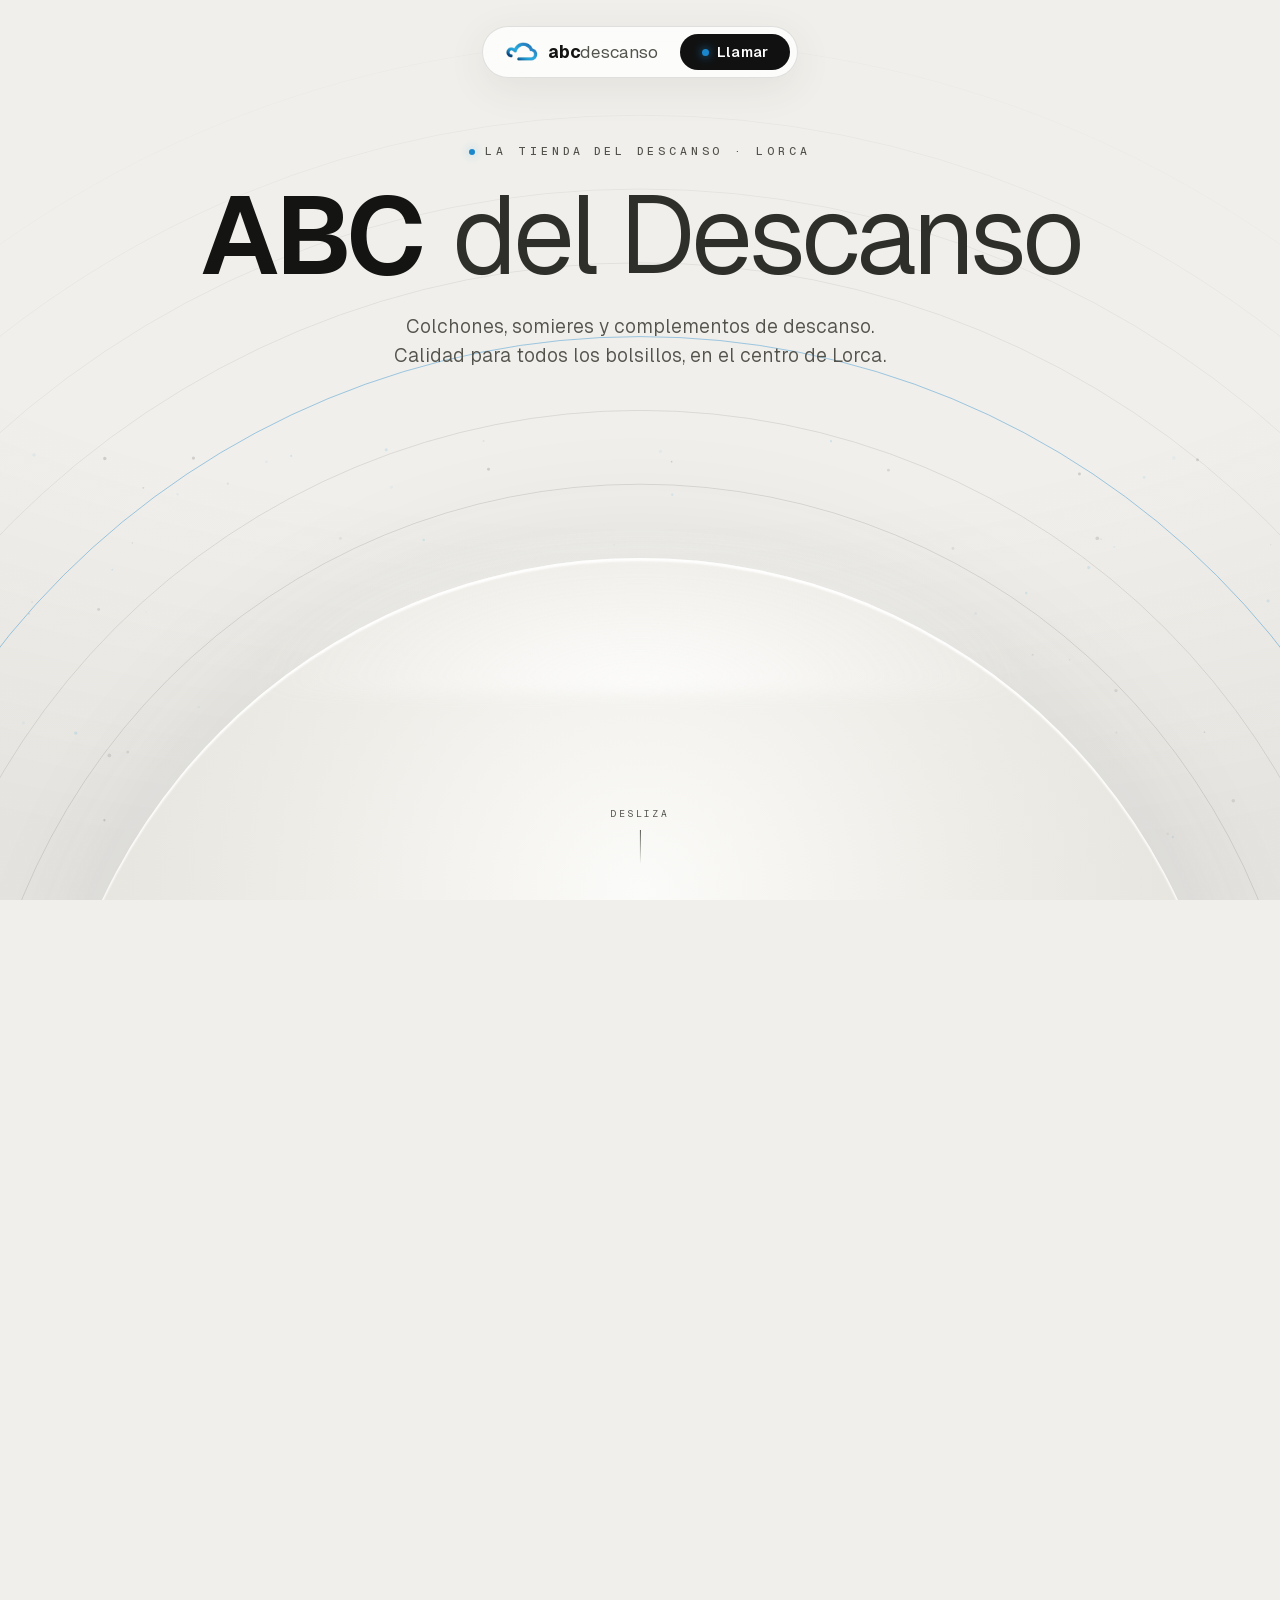
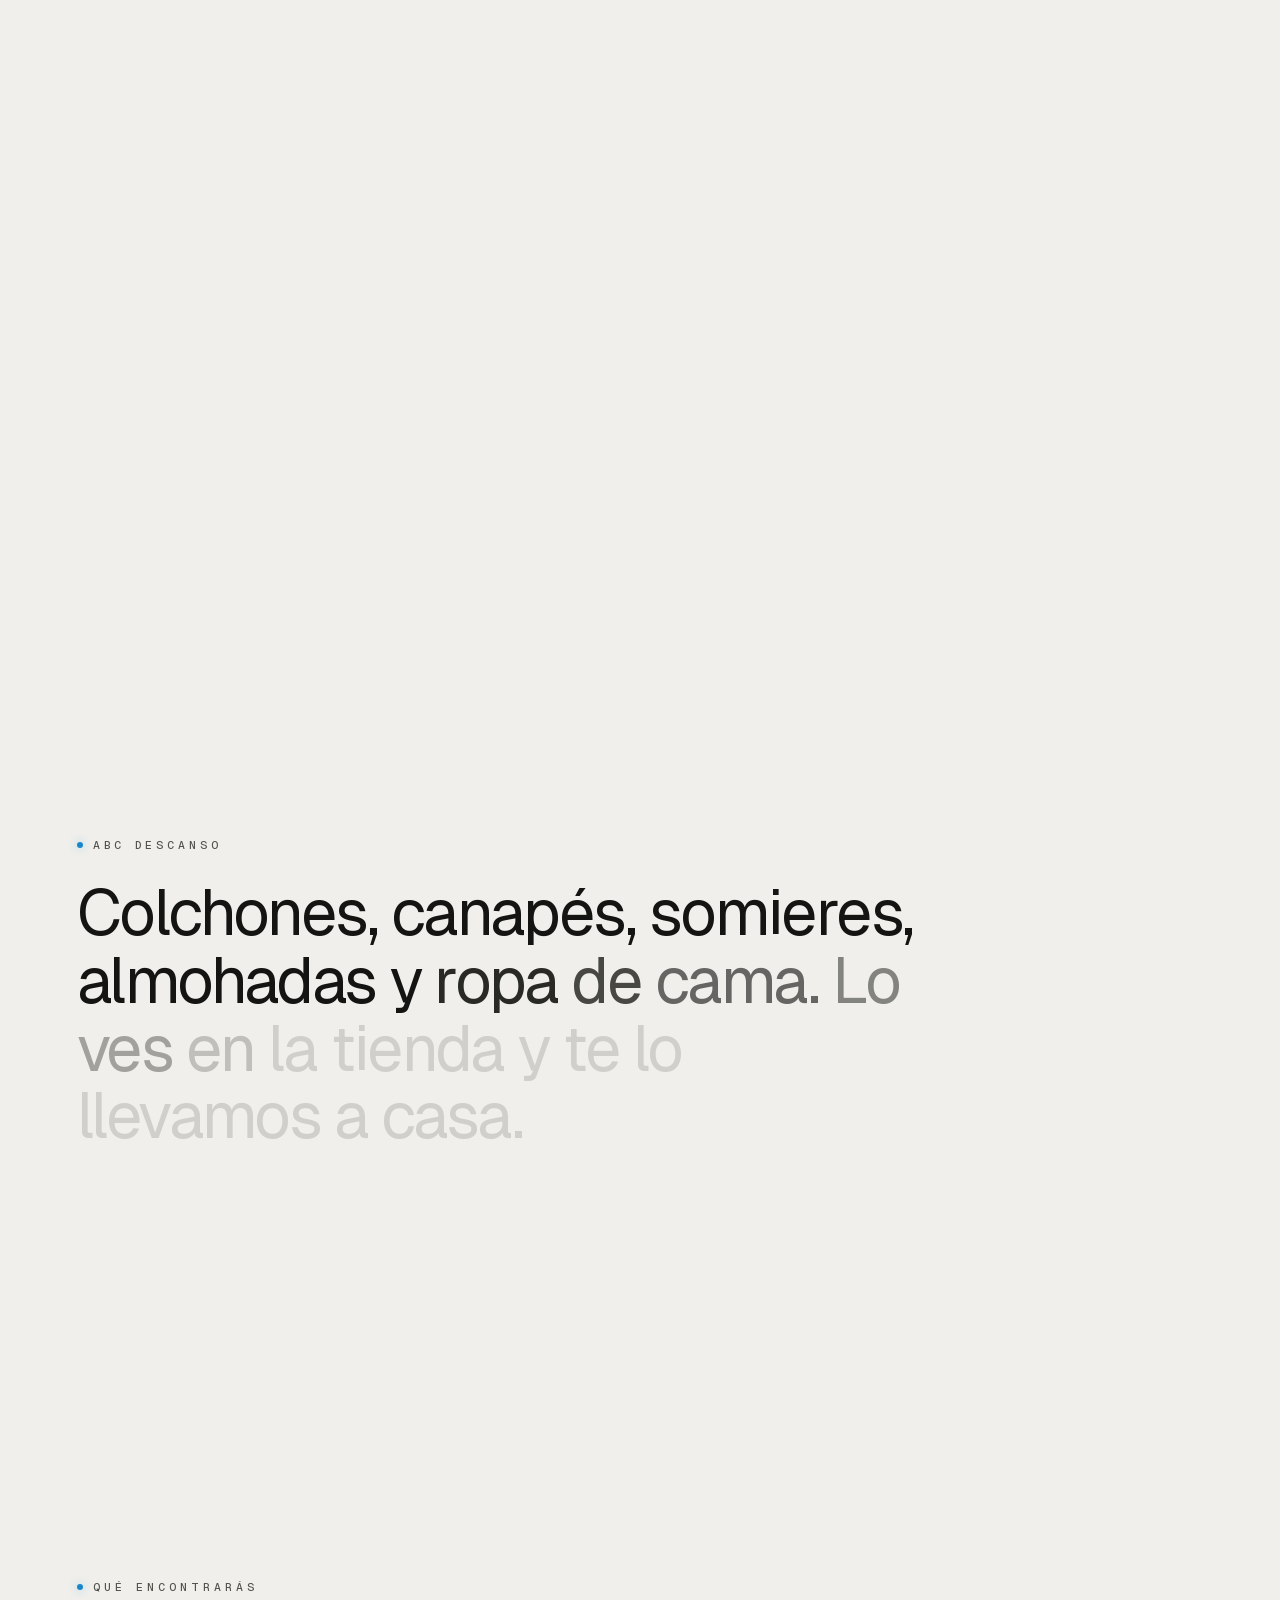
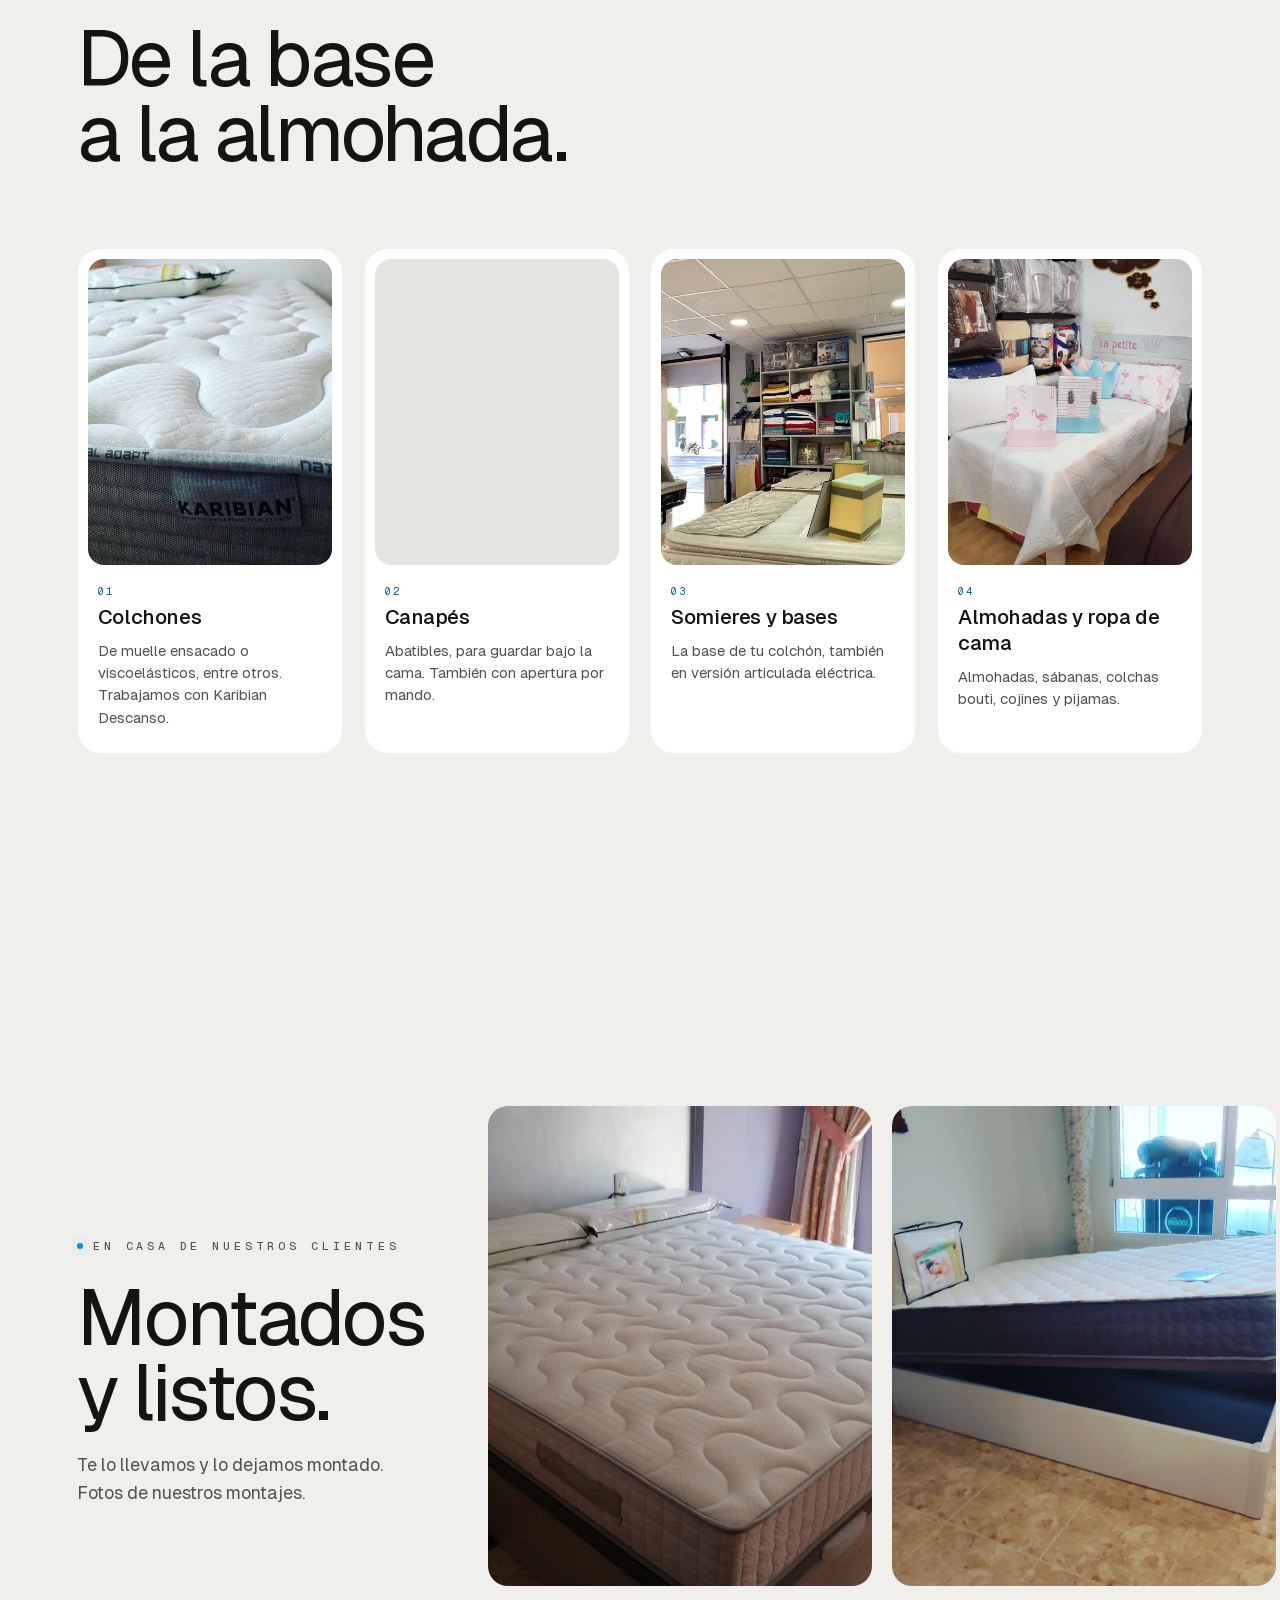
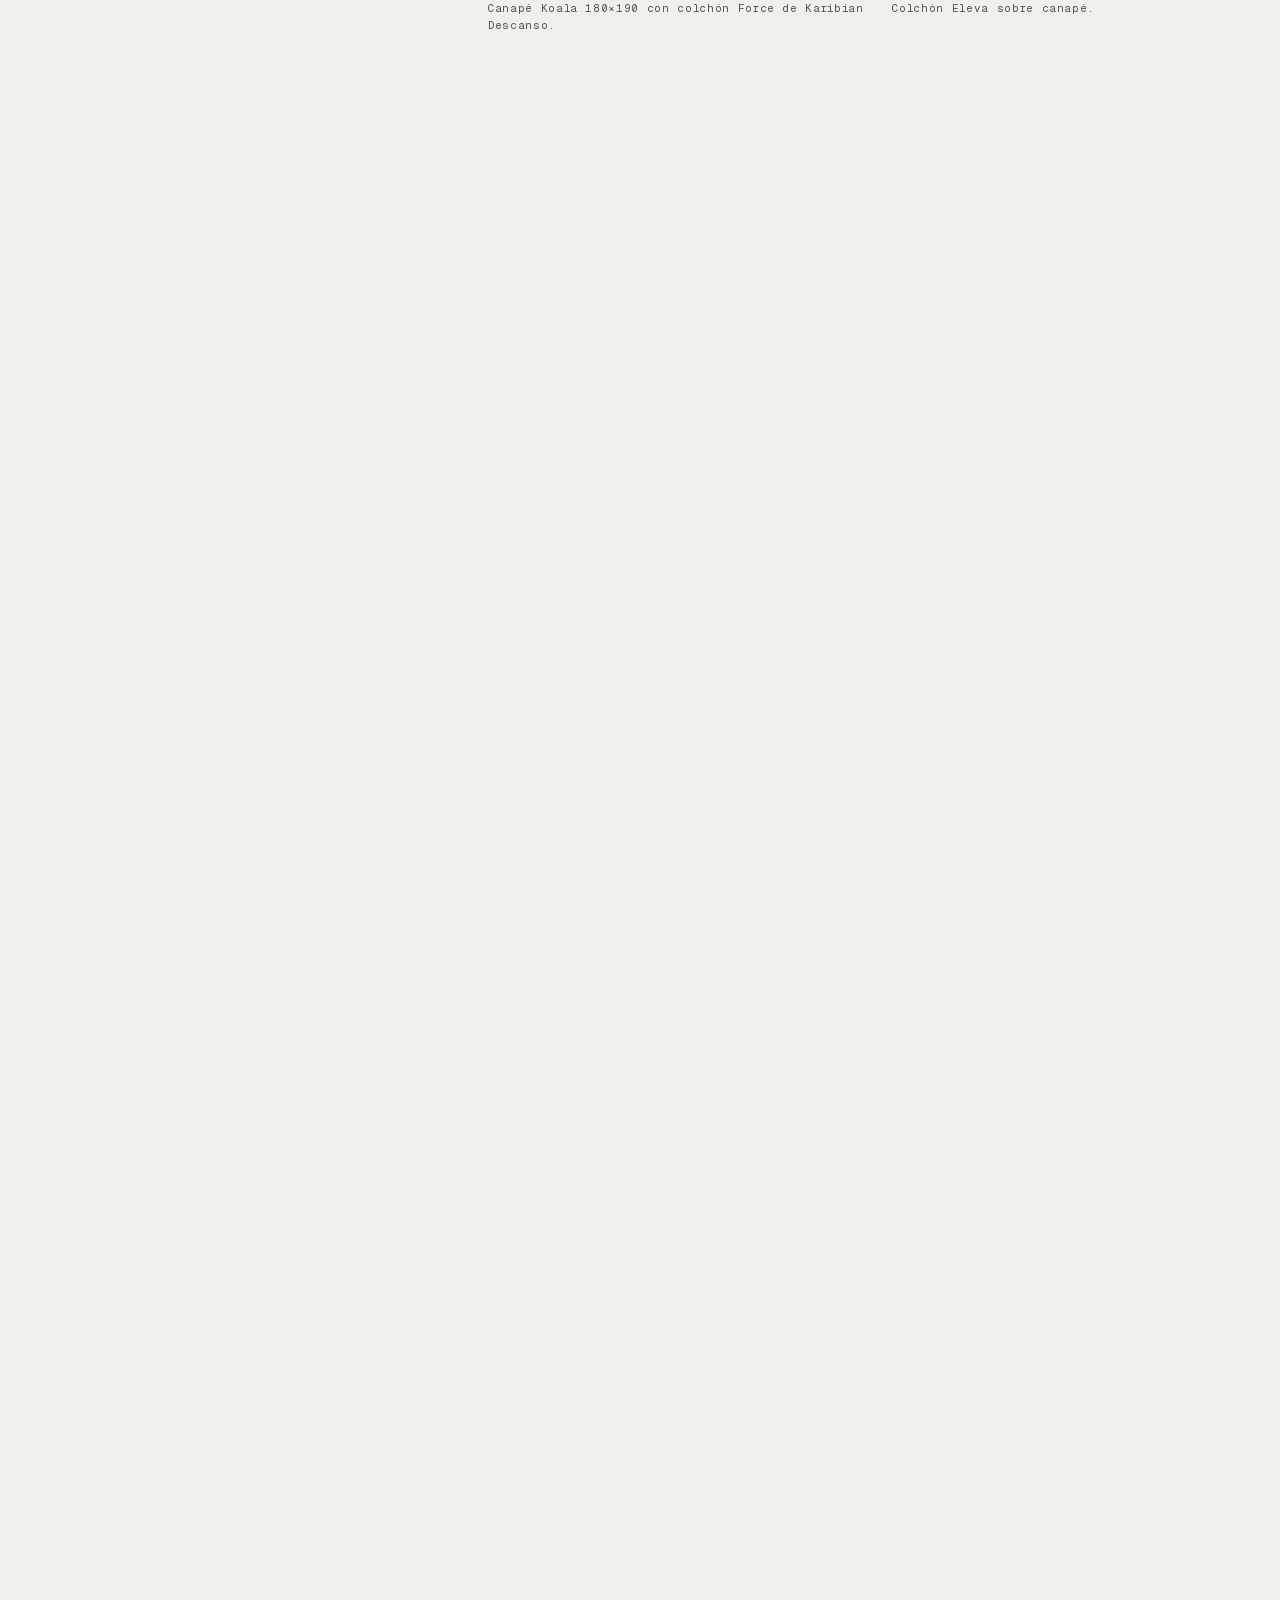
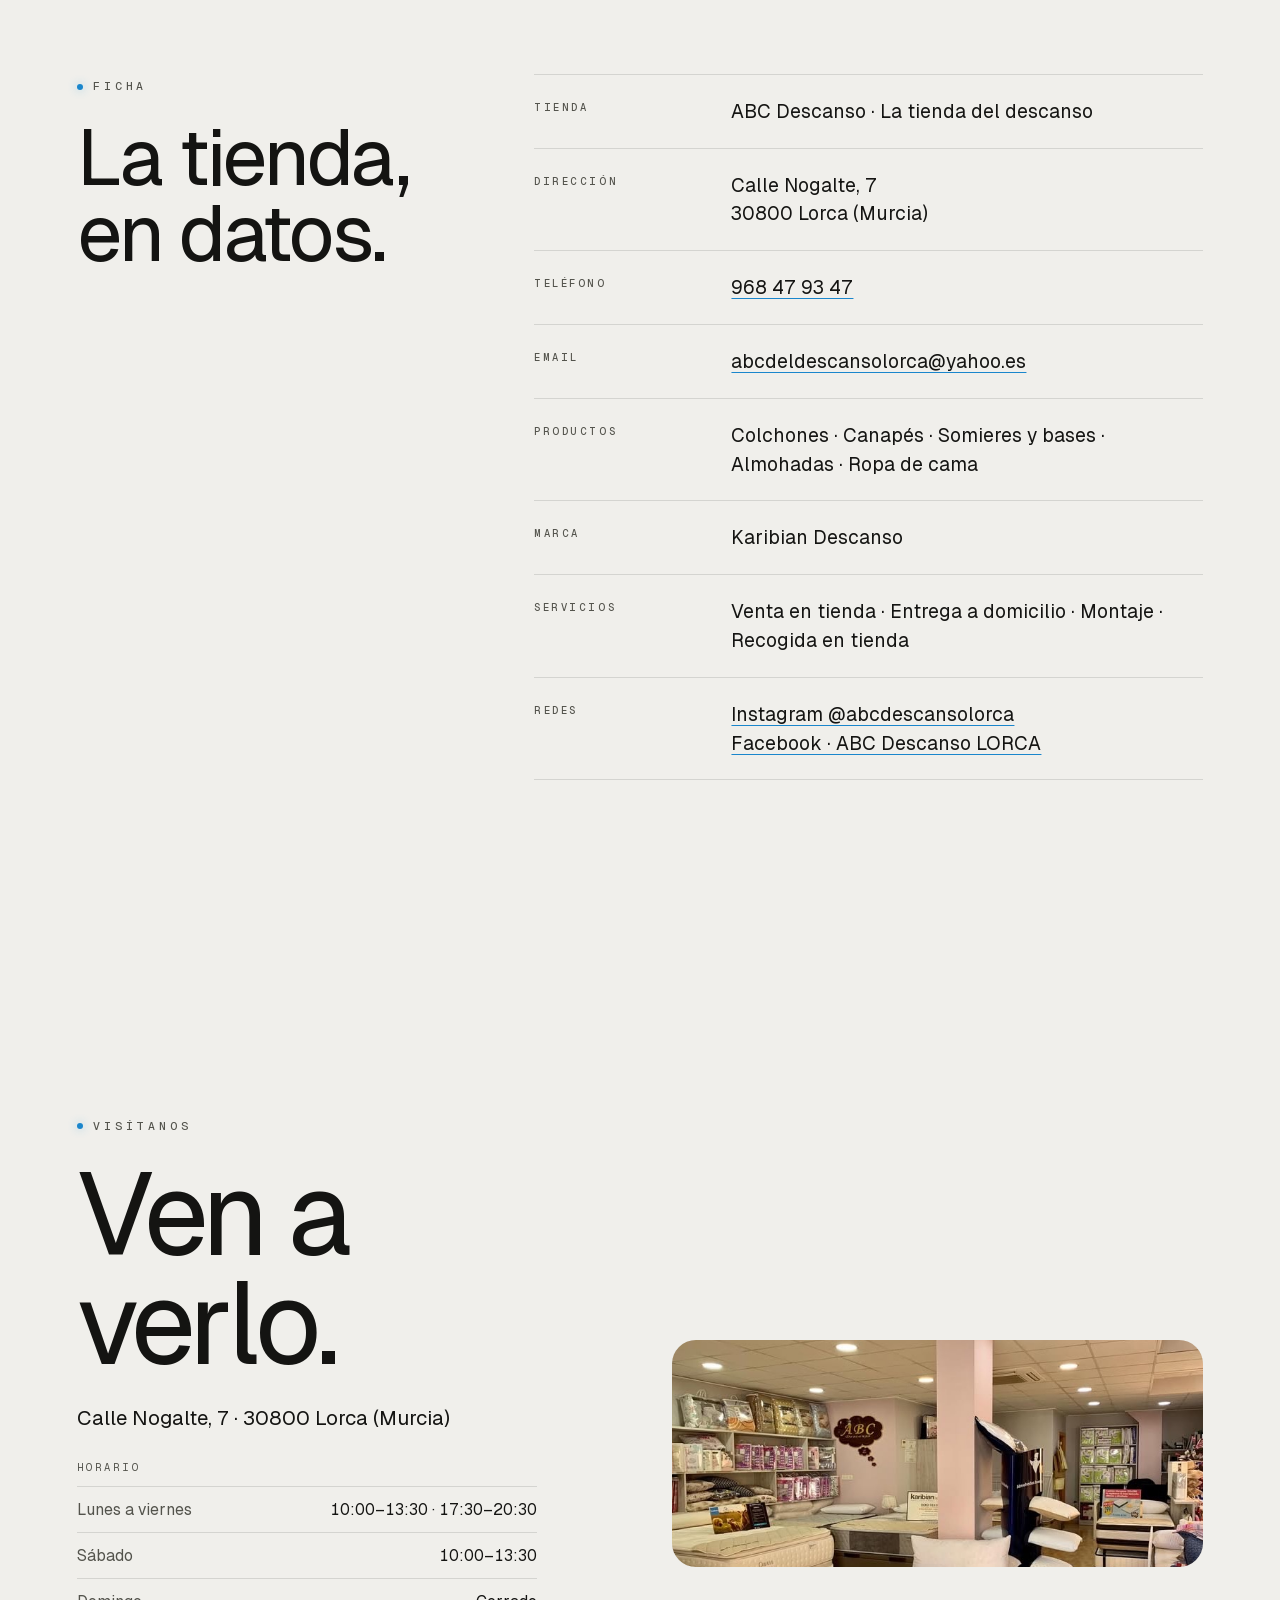
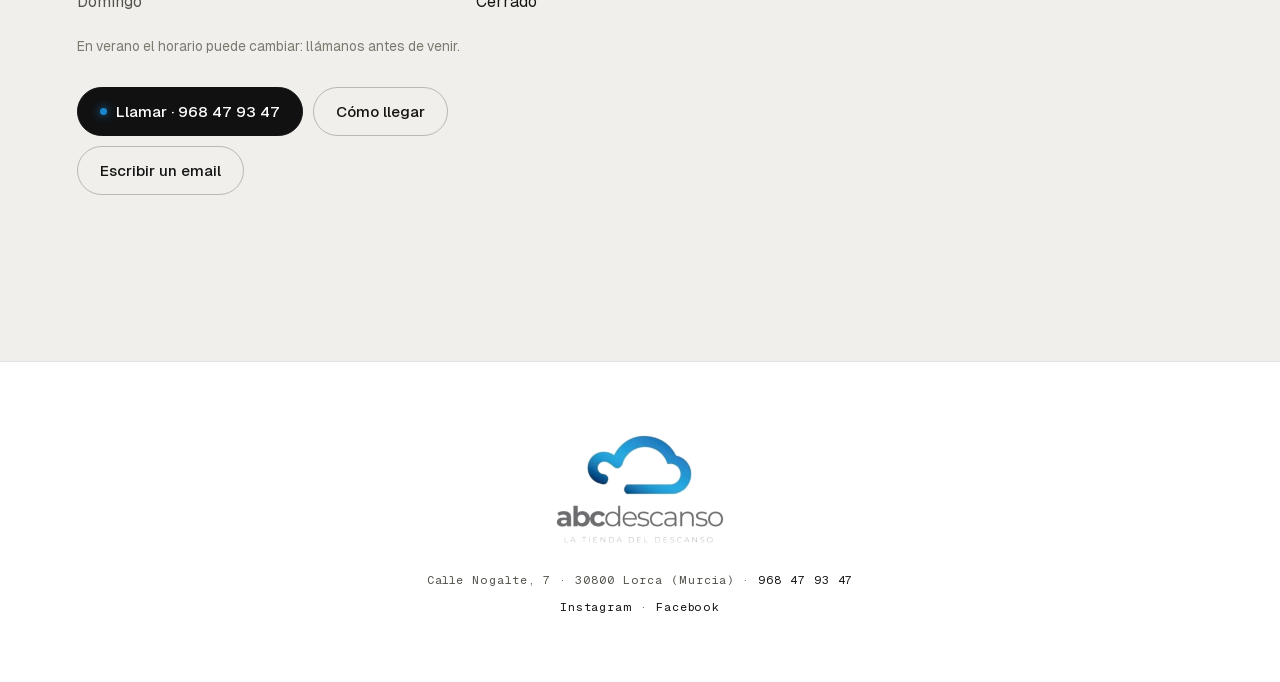
==== commit ab32f4b0: "Color claro al estilo Kave Home - Fondo de estudio #F0EFEB, tarjetas y pie en blanco, texto negro y " ====
--- a/index.html
+++ b/index.html
@@ -5,7 +5,7 @@
   <meta name="viewport" content="width=device-width, initial-scale=1.0" />
   <title>ABC Descanso · La tienda del descanso en Lorca</title>
   <meta name="description" content="ABC Descanso, la tienda del descanso en Lorca: colchones, canapés, somieres, almohadas y ropa de cama. Entrega y montaje a domicilio. Calle Nogalte, 7 · 968 47 93 47." />
-  <meta name="theme-color" content="#0E0F10" />
+  <meta name="theme-color" content="#F0EFEB" />
   <meta name="robots" content="index, follow" />
   <!-- PENDIENTE: canonical y og:url cuando se confirme el dominio (abcdescanso.es no responde) -->
 
--- a/estilos.css
+++ b/estilos.css
@@ -1,7 +1,7 @@
 /* ============================================================
    ABC del Descanso · Colchones en Lorca
-   Estética de referencia: iyO One (oscuro, tipográfico, premium)
-   Colores de marca: azul de la nube del logo de ABC Descanso sobre fondo oscuro
+   Estructura de referencia: iyO One (tipográfica, producto despiezado)
+   Color: claro de estudio al estilo Kave Home + azul de la nube del logo de ABC Descanso
    ============================================================ */
 
 @font-face {
@@ -20,18 +20,20 @@
 }
 
 :root {
-  --negro: #0e0f10;      /* fondo, casi negro cálido */
-  --carbon: #17181a;     /* superficies (disco, pastilla) */
-  --carbon-alto: #202123;
-  --hueso: #ece9e3;      /* texto principal / nombre */
-  --niebla: #9a978f;     /* texto secundario */
-  --tenue: #5c5b57;      /* etiquetas, arcos */
+  --negro: #f0efeb;      /* fondo de estudio (gris cálido muy claro, como Kave Home) */
+  --blanco: #ffffff;     /* tarjetas y pie */
+  --crema: #f7f6f4;
+  --carbon: #e6e4de;     /* superficies */
+  --hueso: #141412;      /* texto principal / nombre */
+  --niebla: #53534c;     /* texto secundario (gris oliva) */
+  --tenue: #7a7a71;      /* notas */
+  --boton: #111111;      /* botón principal, negro */
   --azul: #1a86cc;       /* azul de la nube del logo (acento, detalles) */
   --celeste: #2fa6e4;    /* extremo claro del degradado del logo */
   --azul-hondo: #0f5a9c; /* extremo oscuro del degradado del logo */
   --azul-suave: rgba(47, 166, 228, 0.45);
 
-  --borde: rgba(236, 233, 227, 0.1);
+  --borde: rgba(20, 20, 18, 0.12);
   --sans: "Geist", system-ui, -apple-system, "Segoe UI", sans-serif;
   --mono: "Geist Mono", ui-monospace, "SF Mono", Menlo, monospace;
 }
@@ -60,7 +62,7 @@
   inset: 0;
   z-index: 1;
   pointer-events: none;
-  background: radial-gradient(130% 90% at 50% 8%, transparent 40%, rgba(0, 0, 0, 0.55) 100%);
+  background: radial-gradient(130% 90% at 50% 8%, transparent 55%, rgba(60, 58, 50, 0.06) 100%);
 }
 
 /* ---------- Fondo de ondas (canvas) ---------- */
@@ -68,6 +70,7 @@
   position: fixed;
   inset: 0;
   z-index: 0;
+  opacity: var(--op-salida, 1);
   width: 100%;
   height: 100%;
   display: block;
@@ -78,6 +81,7 @@
   position: fixed;
   inset: 0;
   z-index: 2;
+  opacity: calc(var(--op-despiece, 1) * var(--op-salida, 1));
   overflow: hidden;
   pointer-events: none;
 }
@@ -91,12 +95,12 @@
 }
 .arcos circle {
   fill: none;
-  stroke: rgba(236, 233, 227, 0.2);
+  stroke: rgba(20, 20, 18, 0.11);
   stroke-width: 1;
   vector-effect: non-scaling-stroke;
 }
 .arcos circle.acento {
-  stroke: rgba(47, 166, 228, 0.65);
+  stroke: rgba(26, 134, 204, 0.55);
 }
 
 /* Disco oscuro que asoma por abajo (su borde superior marca la línea ~62% alto) */
@@ -109,10 +113,10 @@
   transform: translateX(-50%);
   border-radius: 50%;
   background:
-    radial-gradient(56% 56% at 50% 28%, #27282b 0%, #1a1b1d 46%, #0b0c0d 100%);
+    radial-gradient(56% 56% at 50% 28%, #fbfbf9 0%, #efede8 48%, #e3e1da 100%);
   box-shadow:
-    inset 0 3px 2px rgba(236, 233, 227, 0.09),
-    0 -40px 140px rgba(0, 0, 0, 0.55);
+    inset 0 3px 2px rgba(255, 255, 255, 0.95),
+    0 -30px 120px rgba(60, 58, 50, 0.07);
 }
 /* Halo cálido rozando el borde superior del disco */
 .disco-brillo {
@@ -124,9 +128,8 @@
   transform: translate(-50%, -64%);
   pointer-events: none;
   background:
-    radial-gradient(50% 62% at 50% 100%, var(--azul-suave) 0%, rgba(47, 166, 228, 0.07) 42%, transparent 72%);
-  opacity: 0.55;
-  mix-blend-mode: screen;
+    radial-gradient(50% 62% at 50% 100%, rgba(255, 255, 255, 0.95) 0%, rgba(255, 255, 255, 0.35) 42%, transparent 72%);
+  opacity: 0.8;
   filter: blur(8px);
 }
 
@@ -141,12 +144,12 @@
   align-items: center;
   gap: clamp(10px, 2vw, 22px);
   padding: 7px 7px 7px clamp(14px, 2.2vw, 22px);
-  background: rgba(23, 24, 26, 0.72);
+  background: rgba(255, 255, 255, 0.78);
   border: 1px solid var(--borde);
   border-radius: 999px;
   backdrop-filter: blur(16px) saturate(1.2);
   -webkit-backdrop-filter: blur(16px) saturate(1.2);
-  box-shadow: 0 10px 40px rgba(0, 0, 0, 0.35);
+  box-shadow: 0 10px 40px rgba(60, 58, 50, 0.08);
   max-width: calc(100vw - 24px);
 }
 
@@ -169,7 +172,7 @@
   letter-spacing: -0.01em;
 }
 .marca-texto b { font-weight: 700; }
-.marca-texto span { font-weight: 380; color: #d9d5cd; }
+.marca-texto span { font-weight: 380; color: var(--niebla); }
 
 .cta {
   display: inline-flex;
@@ -177,8 +180,8 @@
   gap: 8px;
   padding: 9px clamp(16px, 2.2vw, 22px);
   border-radius: 999px;
-  background: var(--hueso);
-  color: #141210;
+  background: var(--boton);
+  color: #fff;
   font-weight: 560;
   font-size: 0.92rem;
   letter-spacing: 0.01em;
@@ -274,7 +277,7 @@
 .nombre-abc,
 .nombre-dd { max-width: 100%; }
 .nombre-abc { font-weight: 640; }
-.nombre-dd { font-weight: 360; color: #d9d5cd; }
+.nombre-dd { font-weight: 360; color: #2e2e2a; }
 
 .frase {
   max-width: 40ch;
@@ -309,7 +312,7 @@
   margin: 18px 0 0;
   font-size: 0.86rem;
   line-height: 1.5;
-  color: var(--tenue);
+  color: var(--niebla);
 }
 
 /* Etiquetas de cada capa (JS las coloca junto a su capa) */
@@ -339,7 +342,7 @@
   position: absolute;
   top: 0.62em;
   height: 1px;
-  background: linear-gradient(to right, rgba(236, 233, 227, 0.08), rgba(236, 233, 227, 0.4));
+  background: linear-gradient(to right, rgba(20, 20, 18, 0.08), rgba(20, 20, 18, 0.45));
 }
 .capas-etiquetas .linea::before {
   content: "";
@@ -356,7 +359,7 @@
   font-family: var(--mono);
   font-size: 0.64rem;
   letter-spacing: 0.2em;
-  color: var(--azul);
+  color: var(--azul-hondo);
 }
 .capas-etiquetas .nom {
   font-family: var(--mono);
@@ -455,9 +458,9 @@
 .tarjeta {
   margin: 0;
   padding: 10px 10px 24px;
-  border: 1px solid var(--borde);
+  border: 1px solid rgba(20, 20, 18, 0.06);
   border-radius: 24px;
-  background: rgba(236, 233, 227, 0.025);
+  background: var(--blanco);
 }
 .foto {
   margin: 0;
@@ -470,7 +473,6 @@
   width: 100%;
   height: 100%;
   object-fit: cover;
-  filter: saturate(0.92) brightness(0.94);
 }
 .tarjeta .foto { aspect-ratio: 4 / 5; }
 .tarjeta-num {
@@ -478,7 +480,7 @@
   font-family: var(--mono);
   font-size: 0.66rem;
   letter-spacing: 0.22em;
-  color: var(--celeste);
+  color: var(--azul-hondo);
 }
 .tarjeta-nom {
   margin: 0 10px;
@@ -526,7 +528,6 @@
   aspect-ratio: 4 / 5;
   object-fit: cover;
   border-radius: 20px;
-  filter: saturate(0.92) brightness(0.94);
 }
 .montaje figcaption {
   margin-top: 14px;
@@ -624,7 +625,7 @@
   align-items: center;
   gap: 9px;
   padding: 14px 22px;
-  border: 1px solid rgba(236, 233, 227, 0.22);
+  border: 1px solid rgba(20, 20, 18, 0.25);
   border-radius: 999px;
   color: var(--hueso);
   font-size: 0.95rem;
@@ -633,7 +634,7 @@
   transition: background 0.25s ease, border-color 0.25s ease, color 0.25s ease;
 }
 .boton:hover { border-color: var(--azul); background: rgba(26, 134, 204, 0.12); }
-.boton-principal { background: var(--hueso); border-color: var(--hueso); color: #141210; }
+.boton-principal { background: var(--boton); border-color: var(--boton); color: #fff; }
 .boton-principal:hover { background: var(--azul-hondo); border-color: var(--azul-hondo); color: #fff; }
 .boton-principal:hover .cta-punto { background: #fff; box-shadow: none; }
 .visita-foto { border-radius: 24px; aspect-ratio: 843 / 360; }
@@ -645,7 +646,7 @@
   padding: 72px 20px 64px;
   text-align: center;
   border-top: 1px solid var(--borde);
-  background: linear-gradient(to bottom, rgba(14, 15, 16, 0.6), var(--negro));
+  background: var(--blanco);
 }
 .pie-logo {
   display: block;
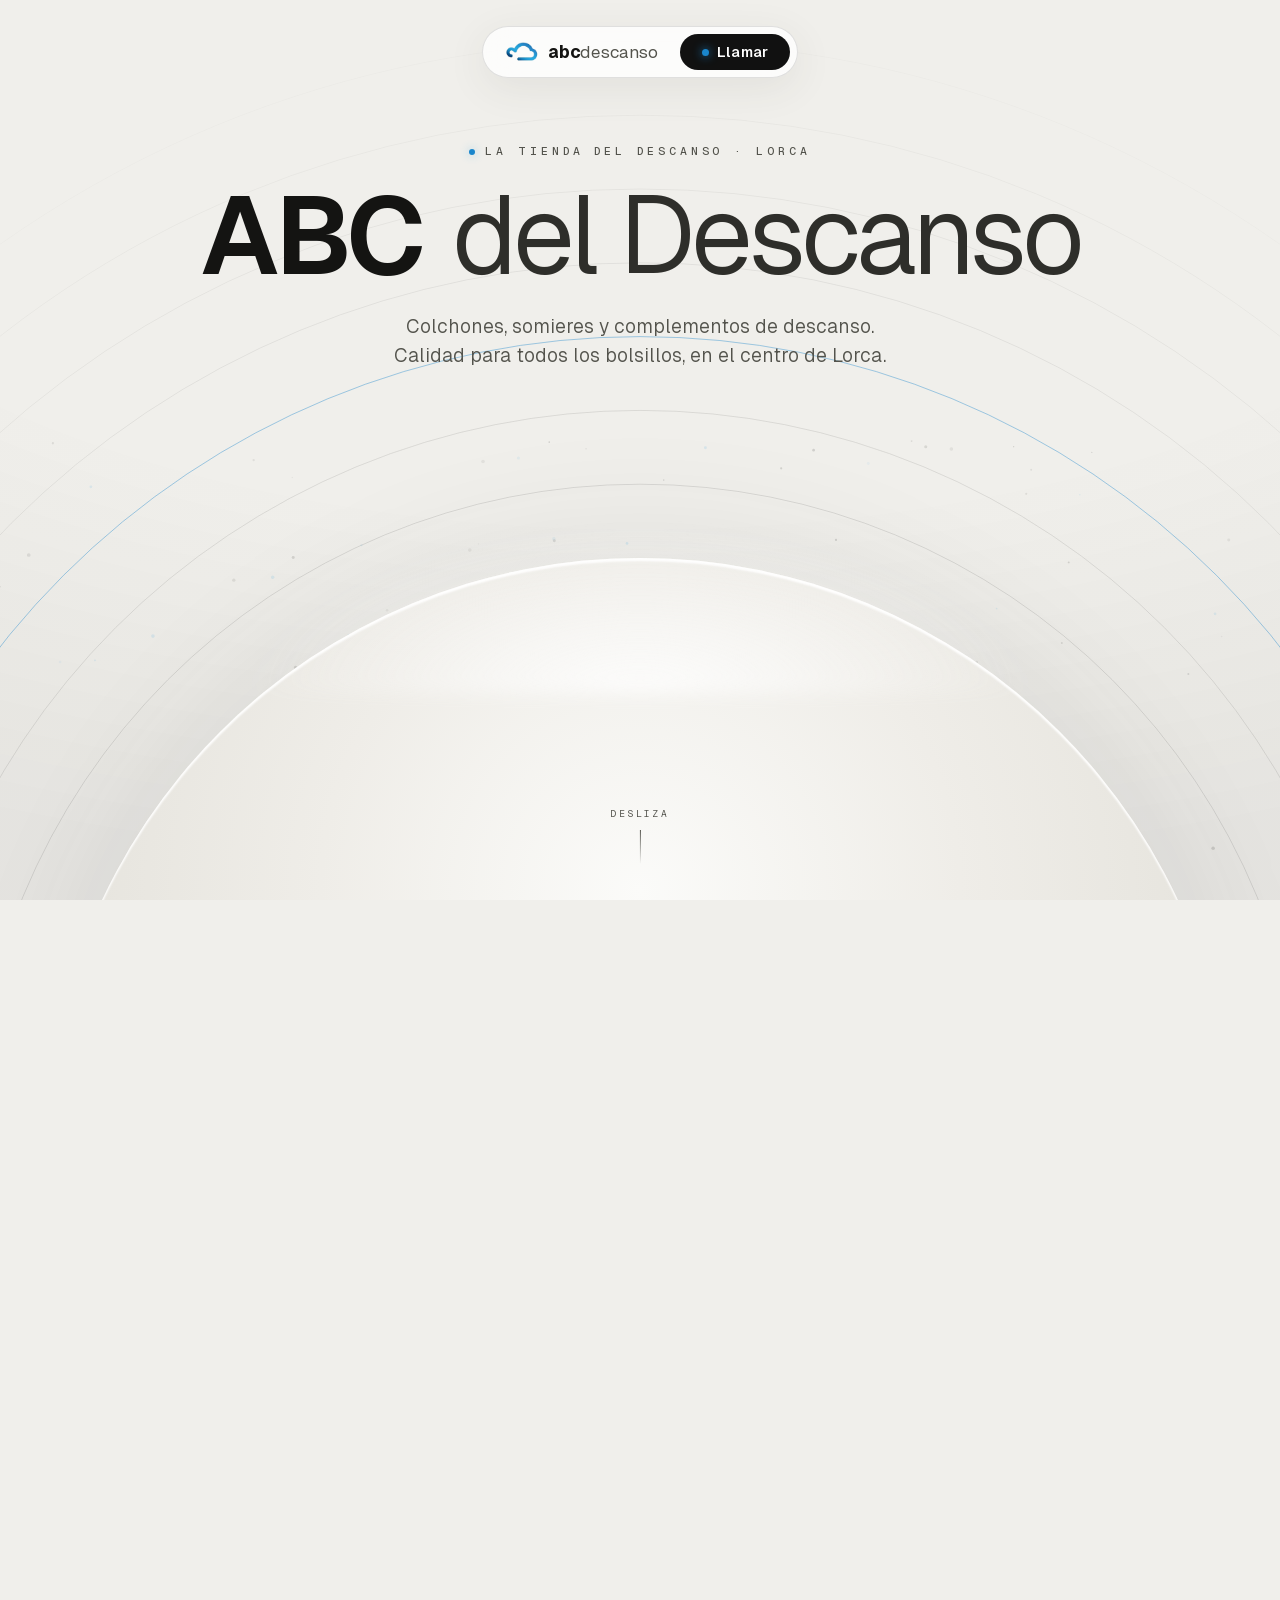
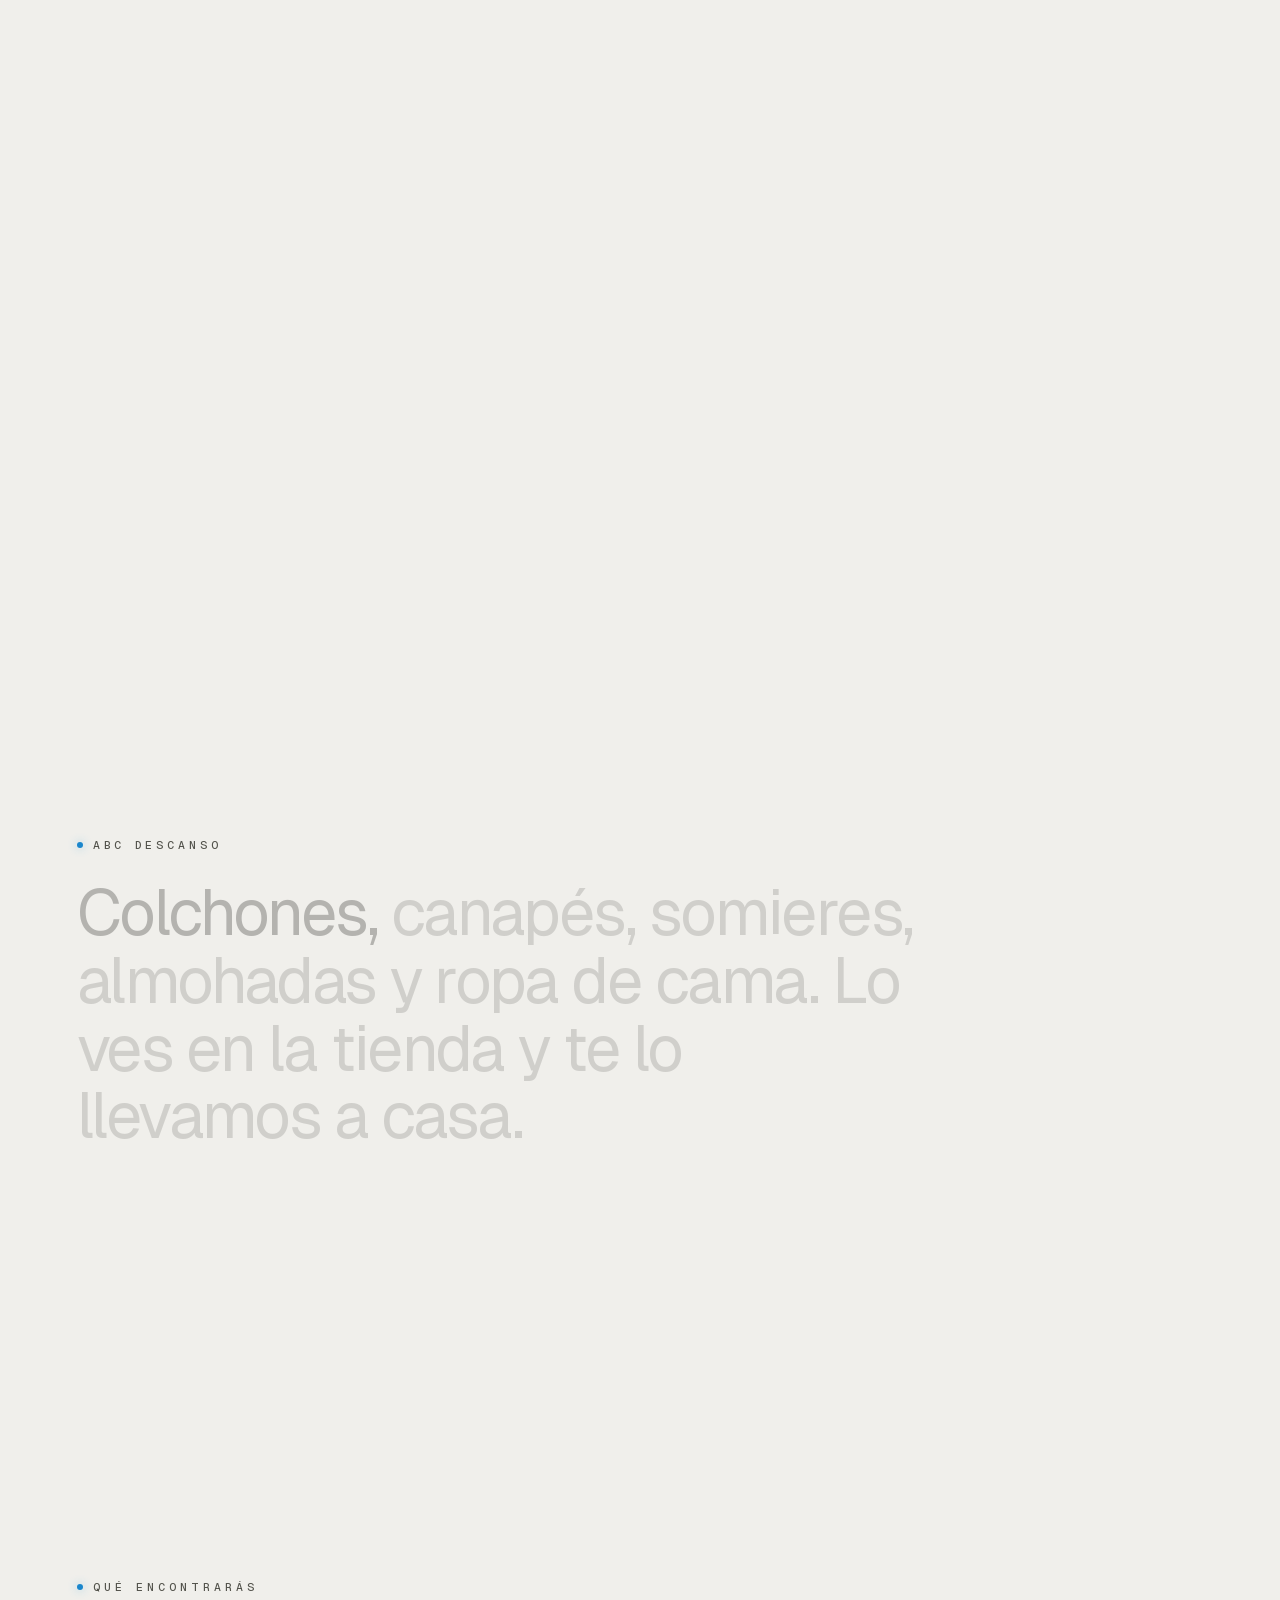
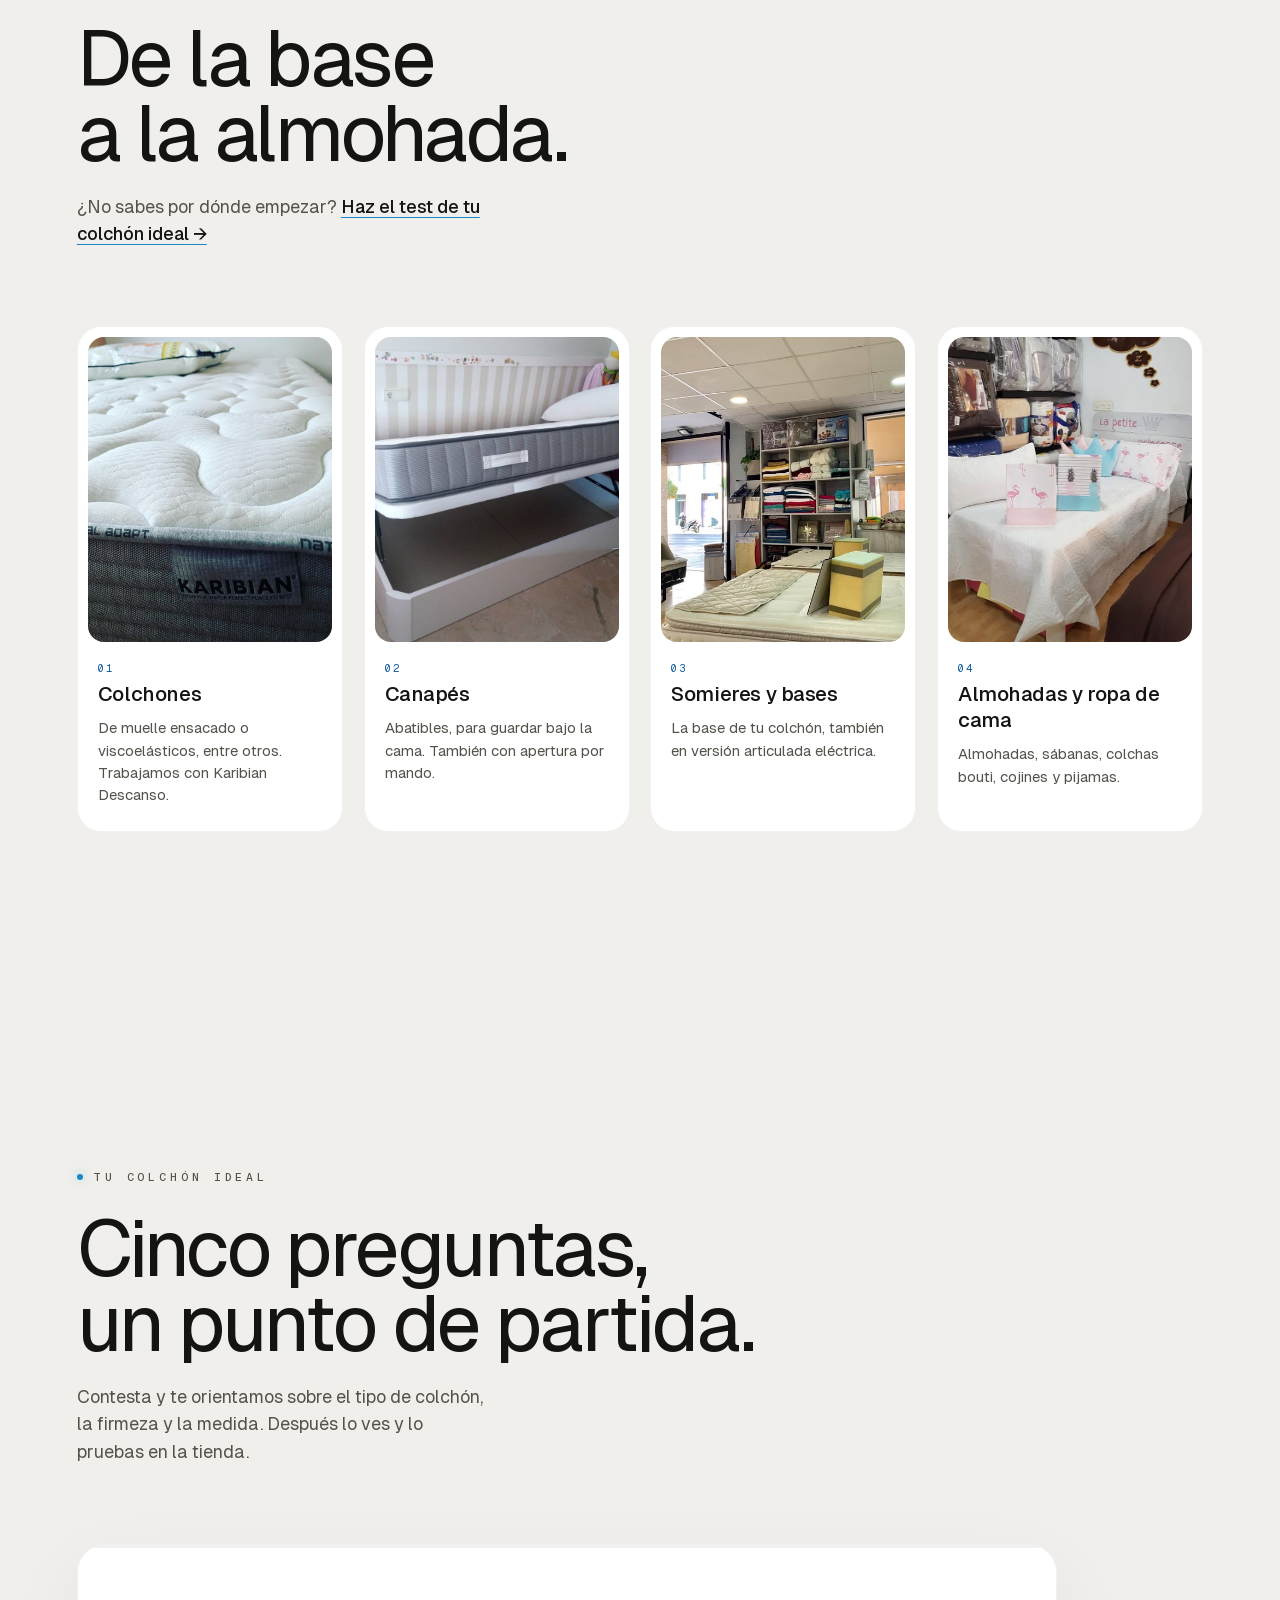
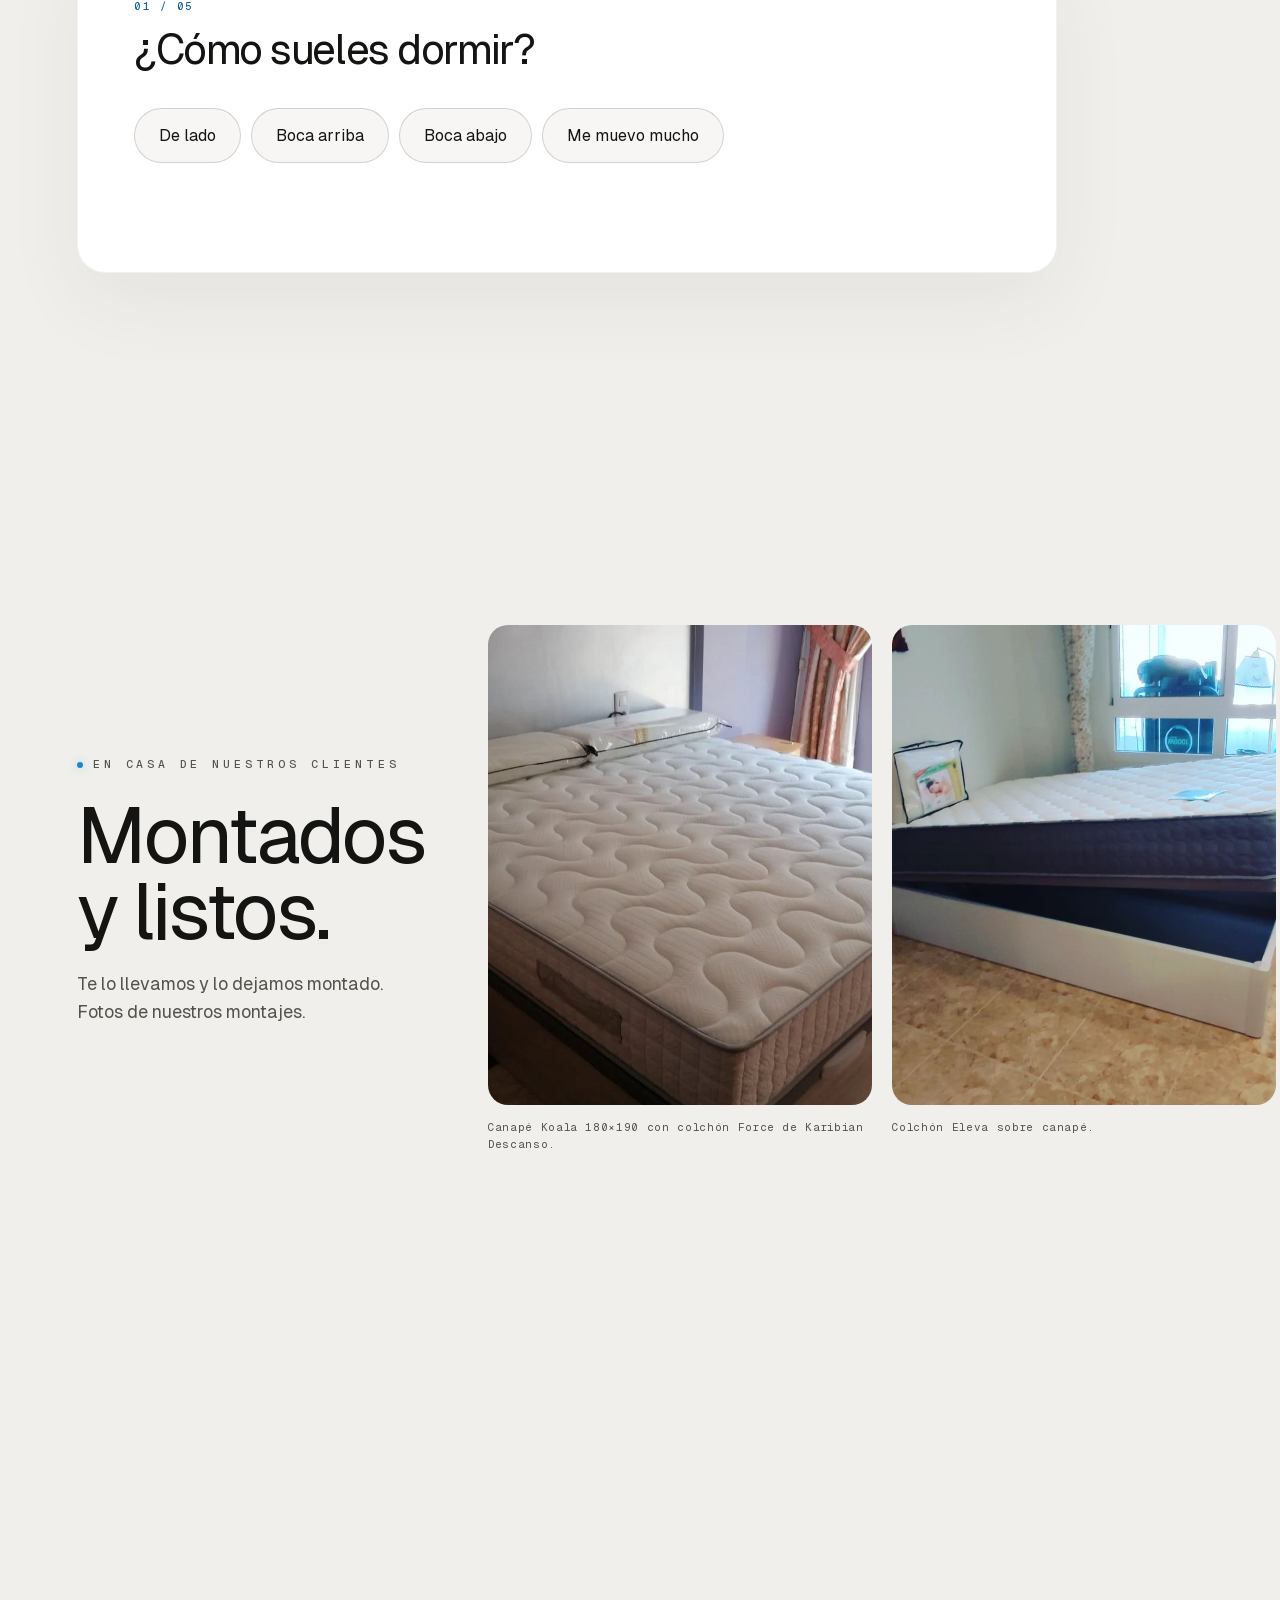
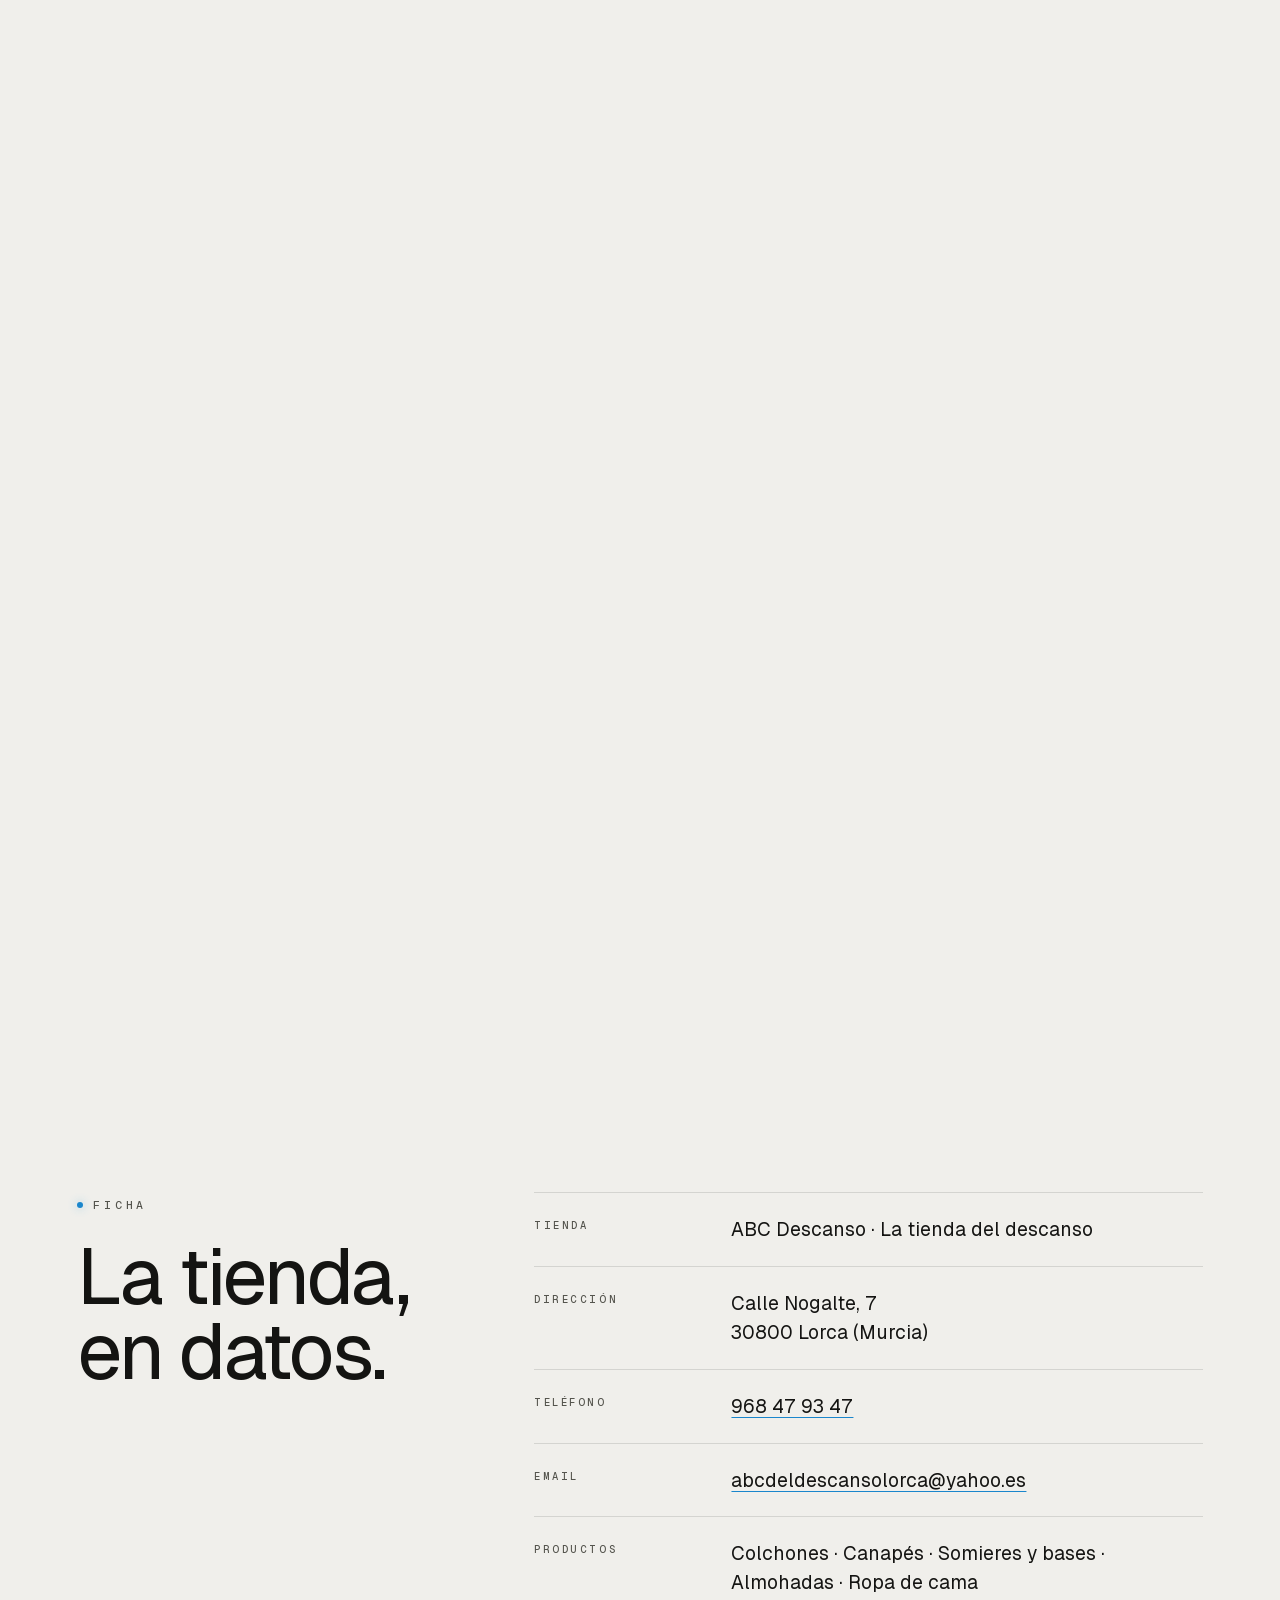
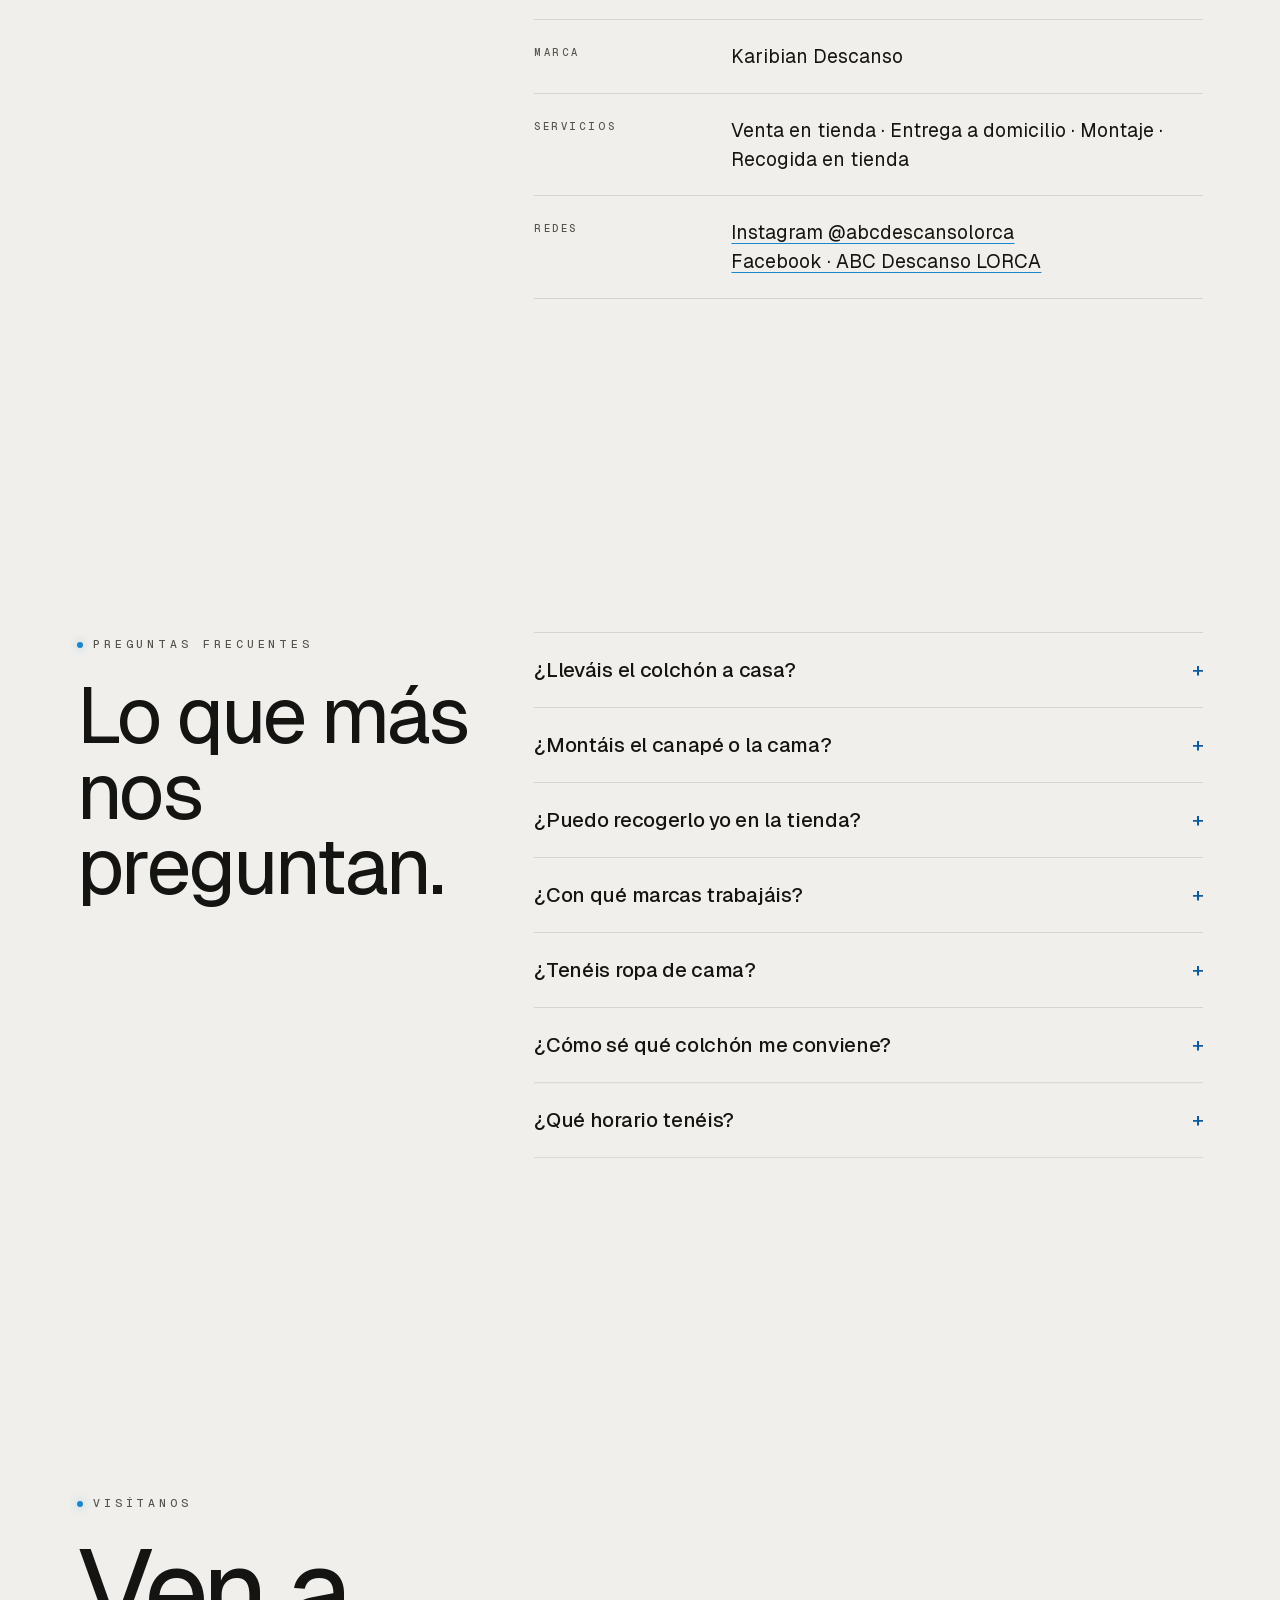
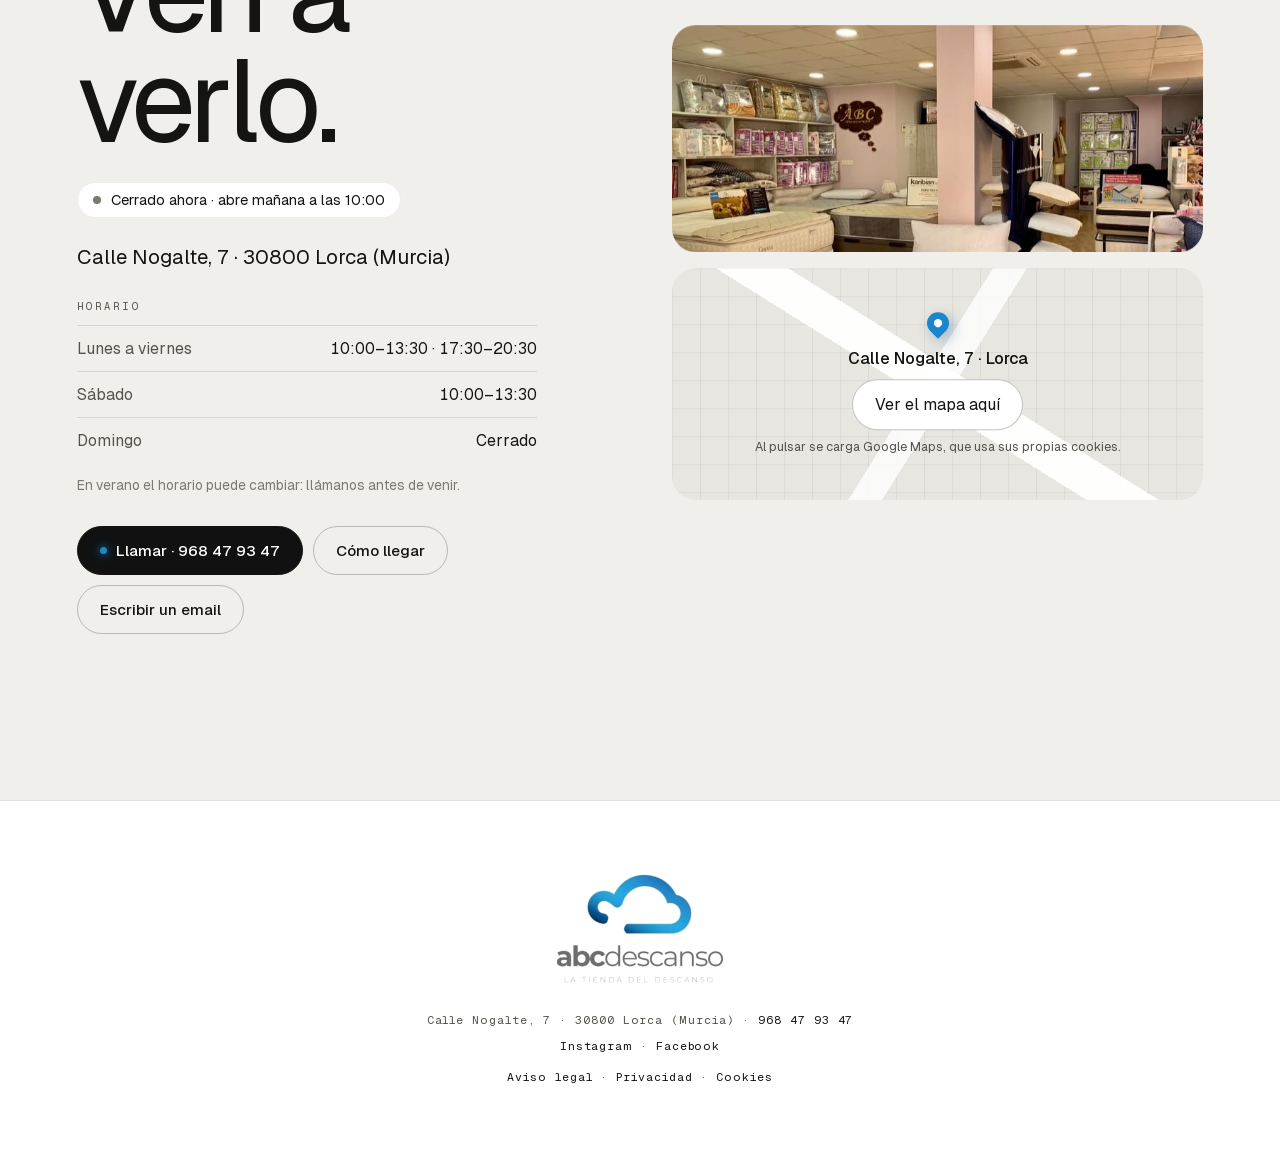
==== commit 572f2958: "Asistente, preguntas frecuentes, abierto ahora, mapa y legales - Asistente «Tu colchón ideal»: 5 pre" ====
--- a/index.html
+++ b/index.html
@@ -13,8 +13,28 @@
   <meta property="og:type" content="business.business" />
   <meta property="og:title" content="ABC Descanso · La tienda del descanso" />
   <meta property="og:description" content="Colchones, canapés, somieres y ropa de cama en Lorca. Calle Nogalte, 7." />
-  <meta property="og:image" content="img/tienda-interior.jpg" />
+  <!-- PENDIENTE: og:image con URL absoluta cuando haya dominio definitivo -->
+  <meta property="og:image" content="img/og-abcdescanso.jpg" />
+  <meta property="og:image:width" content="1200" />
+  <meta property="og:image:height" content="630" />
   <meta property="og:locale" content="es_ES" />
+  <meta name="twitter:card" content="summary_large_image" />
+
+  <script type="application/ld+json">
+    {
+      "@context": "https://schema.org",
+      "@type": "FAQPage",
+      "mainEntity": [
+        { "@type": "Question", "name": "¿Lleváis el colchón a casa?", "acceptedAnswer": { "@type": "Answer", "text": "Sí, hacemos entrega a domicilio. Llámanos y te contamos la zona y las condiciones." } },
+        { "@type": "Question", "name": "¿Montáis el canapé o la cama?", "acceptedAnswer": { "@type": "Answer", "text": "Sí, hacemos montajes en casa. Pregúntanos las condiciones al comprar." } },
+        { "@type": "Question", "name": "¿Puedo recogerlo yo en la tienda?", "acceptedAnswer": { "@type": "Answer", "text": "Sí, también puedes recogerlo en la tienda de Calle Nogalte, 7, en Lorca." } },
+        { "@type": "Question", "name": "¿Con qué marcas trabajáis?", "acceptedAnswer": { "@type": "Answer", "text": "Trabajamos con Karibian Descanso. Pregúntanos por el resto del catálogo." } },
+        { "@type": "Question", "name": "¿Tenéis ropa de cama?", "acceptedAnswer": { "@type": "Answer", "text": "Sí: almohadas, sábanas, colchas bouti, cojines y pijamas." } },
+        { "@type": "Question", "name": "¿Cómo sé qué colchón me conviene?", "acceptedAnswer": { "@type": "Answer", "text": "Haz el test de tu colchón ideal en nuestra web para tener un punto de partida y ven a la tienda a verlos." } },
+        { "@type": "Question", "name": "¿Qué horario tenéis?", "acceptedAnswer": { "@type": "Answer", "text": "De lunes a viernes de 10:00 a 13:30 y de 17:30 a 20:30; los sábados de 10:00 a 13:30; los domingos cerramos. En verano puede cambiar: llámanos antes de venir." } }
+      ]
+    }
+  </script>
 
   <script type="application/ld+json">
     {
@@ -50,6 +70,7 @@
   <link rel="preload" href="fuentes/Geist-Variable.woff2" as="font" type="font/woff2" crossorigin />
   <link rel="preload" href="fuentes/GeistMono-Variable.woff2" as="font" type="font/woff2" crossorigin />
   <link rel="modulepreload" href="js/three/three.module.min.js" />
+  <link rel="stylesheet" href="js/lenis.css" />
   <link rel="stylesheet" href="estilos.css" />
 
   <script type="importmap">
@@ -62,10 +83,16 @@
   </script>
 </head>
 <body>
+  <!-- Pantalla de carga: la nube del logo mientras se prepara el 3D -->
+  <div class="cargador" aria-hidden="true">
+    <img class="cargador-nube" src="img/nube.png" alt="" width="400" height="228" />
+    <span class="cargador-barra"><span></span></span>
+  </div>
+
   <!-- Fondo: ondas suaves de partículas -->
   <canvas id="ondas" aria-hidden="true"></canvas>
 
-  <!-- Escena: disco oscuro que asoma por abajo + arcos concéntricos -->
+  <!-- Escena: peana clara que asoma por abajo + arcos concéntricos -->
   <div class="escena" aria-hidden="true">
     <svg class="arcos" viewBox="0 0 1600 1600" preserveAspectRatio="xMidYMax meet" focusable="false"></svg>
     <div class="disco"></div>
@@ -144,6 +171,7 @@
       <header class="cabecera">
         <p class="etiqueta"><span class="etiqueta-punto" aria-hidden="true"></span>Qué encontrarás</p>
         <h2 class="titulo" id="titulo-catalogo">De la base<br />a la almohada.</h2>
+        <p class="cabecera-txt">¿No sabes por dónde empezar? <a class="enlace-flecha" href="#asistente">Haz el test de tu colchón ideal</a></p>
       </header>
       <div class="tarjetas">
         <article class="tarjeta revela">
@@ -173,6 +201,90 @@
       </div>
     </section>
 
+    <!-- Asistente: cinco preguntas → tipo, firmeza y medida orientativos (criterios generales, sin datos de producto) -->
+    <section class="asistente" id="asistente" aria-labelledby="titulo-asistente">
+      <header class="cabecera">
+        <p class="etiqueta"><span class="etiqueta-punto" aria-hidden="true"></span>Tu colchón ideal</p>
+        <h2 class="titulo" id="titulo-asistente">Cinco preguntas,<br />un punto de partida.</h2>
+        <p class="cabecera-txt">Contesta y te orientamos sobre el tipo de colchón, la firmeza y la medida. Después lo ves y lo pruebas en la tienda.</p>
+      </header>
+
+      <div class="test" data-test>
+        <div class="test-barra" aria-hidden="true"><span data-test-progreso></span></div>
+
+        <fieldset class="paso" data-paso="postura">
+          <legend><span class="paso-num">01 / 05</span>¿Cómo sueles dormir?</legend>
+          <div class="opciones">
+            <button type="button" class="opcion" data-valor="lado">De lado</button>
+            <button type="button" class="opcion" data-valor="arriba">Boca arriba</button>
+            <button type="button" class="opcion" data-valor="abajo">Boca abajo</button>
+            <button type="button" class="opcion" data-valor="variado">Me muevo mucho</button>
+          </div>
+        </fieldset>
+
+        <fieldset class="paso" data-paso="pareja" hidden>
+          <legend><span class="paso-num">02 / 05</span>¿Duermes solo o en pareja?</legend>
+          <div class="opciones">
+            <button type="button" class="opcion" data-valor="solo">Solo</button>
+            <button type="button" class="opcion" data-valor="pareja">En pareja</button>
+          </div>
+        </fieldset>
+
+        <fieldset class="paso" data-paso="calor" hidden>
+          <legend><span class="paso-num">03 / 05</span>¿Pasas calor por la noche?</legend>
+          <div class="opciones">
+            <button type="button" class="opcion" data-valor="si">Sí, bastante</button>
+            <button type="button" class="opcion" data-valor="aveces">A veces</button>
+            <button type="button" class="opcion" data-valor="no">No</button>
+          </div>
+        </fieldset>
+
+        <fieldset class="paso" data-paso="firmeza" hidden>
+          <legend><span class="paso-num">04 / 05</span>¿Cómo te gusta el colchón?</legend>
+          <div class="opciones">
+            <button type="button" class="opcion" data-valor="blando">Más blando</button>
+            <button type="button" class="opcion" data-valor="intermedio">Intermedio</button>
+            <button type="button" class="opcion" data-valor="firme">Más firme</button>
+            <button type="button" class="opcion" data-valor="nose">No lo sé</button>
+          </div>
+        </fieldset>
+
+        <fieldset class="paso" data-paso="medida" hidden>
+          <legend><span class="paso-num">05 / 05</span>¿Qué medida necesitas?</legend>
+          <div class="opciones opciones-medida">
+            <button type="button" class="opcion" data-valor="90 × 190 cm">90 × 190</button>
+            <button type="button" class="opcion" data-valor="105 × 190 cm">105 × 190</button>
+            <button type="button" class="opcion" data-valor="135 × 190 cm">135 × 190</button>
+            <button type="button" class="opcion" data-valor="150 × 190 cm">150 × 190</button>
+            <button type="button" class="opcion" data-valor="160 × 200 cm">160 × 200</button>
+            <button type="button" class="opcion" data-valor="180 × 200 cm">180 × 200</button>
+            <button type="button" class="opcion" data-valor="otra">Otra / no lo sé</button>
+          </div>
+        </fieldset>
+
+        <div class="resultado" data-resultado hidden tabindex="-1">
+          <p class="paso-num">Tu punto de partida</p>
+          <div class="resultado-fichas">
+            <div><span>Tipo</span><strong data-r="tipo"></strong></div>
+            <div><span>Firmeza</span><strong data-r="firmeza"></strong></div>
+            <div><span>Medida</span><strong data-r="medida"></strong></div>
+          </div>
+          <ul class="resultado-motivos" data-r="motivos"></ul>
+          <p class="resultado-nota">Es una orientación general, no una prescripción. En la tienda te enseñamos opciones para que las veas y las pruebes antes de decidir.</p>
+          <div class="botones">
+            <a class="boton boton-principal" href="tel:+34968479347"><span class="cta-punto" aria-hidden="true"></span>Llamar · 968 47 93 47</a>
+            <a class="boton" data-r="email" href="mailto:abcdeldescansolorca@yahoo.es">Enviar mis respuestas</a>
+            <button type="button" class="boton" data-test-reiniciar>Volver a empezar</button>
+          </div>
+        </div>
+
+        <div class="test-pie">
+          <button type="button" class="test-atras" data-test-atras hidden>← Atrás</button>
+          <p class="test-aviso" aria-live="polite" data-test-aviso></p>
+        </div>
+      </div>
+    </section>
+
     <!-- Montajes reales (fotos de su Instagram) -->
     <section class="montajes" id="montajes" aria-labelledby="titulo-montajes">
       <div class="montajes-pin">
@@ -209,11 +321,50 @@
       </dl>
     </section>
 
+    <!-- Preguntas frecuentes: solo respuestas confirmadas (CRM, Google, sus redes) -->
+    <section class="faq" id="preguntas" aria-labelledby="titulo-faq">
+      <header class="cabecera">
+        <p class="etiqueta"><span class="etiqueta-punto" aria-hidden="true"></span>Preguntas frecuentes</p>
+        <h2 class="titulo" id="titulo-faq">Lo que más<br />nos preguntan.</h2>
+      </header>
+      <div class="faq-lista">
+        <details class="faq-item revela">
+          <summary>¿Lleváis el colchón a casa?</summary>
+          <p>Sí, hacemos entrega a domicilio. Llámanos y te contamos la zona y las condiciones.</p>
+        </details>
+        <details class="faq-item revela">
+          <summary>¿Montáis el canapé o la cama?</summary>
+          <p>Sí, hacemos montajes en casa; en nuestro Instagram tienes algunos. Pregúntanos las condiciones al comprar.</p>
+        </details>
+        <details class="faq-item revela">
+          <summary>¿Puedo recogerlo yo en la tienda?</summary>
+          <p>Sí, también puedes recogerlo en la tienda de Calle Nogalte, 7, en Lorca.</p>
+        </details>
+        <details class="faq-item revela">
+          <summary>¿Con qué marcas trabajáis?</summary>
+          <p>Trabajamos con Karibian Descanso. Pregúntanos por el resto del catálogo.</p>
+        </details>
+        <details class="faq-item revela">
+          <summary>¿Tenéis ropa de cama?</summary>
+          <p>Sí: almohadas, sábanas, colchas bouti, cojines y pijamas.</p>
+        </details>
+        <details class="faq-item revela">
+          <summary>¿Cómo sé qué colchón me conviene?</summary>
+          <p>Haz el <a href="#asistente">test de tu colchón ideal</a> para tener un punto de partida y ven a la tienda a verlos.</p>
+        </details>
+        <details class="faq-item revela">
+          <summary>¿Qué horario tenéis?</summary>
+          <p>De lunes a viernes de 10:00 a 13:30 y de 17:30 a 20:30; los sábados de 10:00 a 13:30; los domingos cerramos. En verano puede cambiar: llámanos antes de venir.</p>
+        </details>
+      </div>
+    </section>
+
     <!-- Visítanos -->
     <section class="visita" id="visitanos" aria-labelledby="titulo-visita">
       <div class="visita-texto">
         <p class="etiqueta"><span class="etiqueta-punto" aria-hidden="true"></span>Visítanos</p>
         <h2 class="titulo titulo-grande" id="titulo-visita">Ven a verlo.</h2>
+        <p class="estado" data-estado hidden><span class="estado-punto" aria-hidden="true"></span><span data-estado-texto></span></p>
         <p class="visita-dir">Calle Nogalte, 7 · 30800 Lorca (Murcia)</p>
         <table class="horario">
           <caption>Horario</caption>
@@ -230,19 +381,31 @@
           <a class="boton" href="mailto:abcdeldescansolorca@yahoo.es">Escribir un email</a>
         </div>
       </div>
-      <figure class="foto visita-foto revela"><img src="img/tienda-almohadas.jpg" alt="Interior de ABC Descanso con almohadas, ropa de cama y el rótulo de la tienda" width="843" height="360" loading="lazy" decoding="async" /></figure>
+      <div class="visita-medios">
+        <figure class="foto visita-foto revela"><img src="img/tienda-almohadas.jpg" alt="Interior de ABC Descanso con almohadas, ropa de cama y el rótulo de la tienda" width="843" height="360" loading="lazy" decoding="async" /></figure>
+        <!-- El mapa de Google solo se carga si se pulsa (no pone cookies de terceros antes) -->
+        <div class="mapa revela" data-mapa>
+          <div class="mapa-portada">
+            <span class="mapa-pin" aria-hidden="true"></span>
+            <p class="mapa-dir">Calle Nogalte, 7 · Lorca</p>
+            <button type="button" class="boton" data-cargar-mapa>Ver el mapa aquí</button>
+            <p class="mapa-nota">Al pulsar se carga Google Maps, que usa sus propias cookies.</p>
+          </div>
+        </div>
+      </div>
     </section>
 
     <footer class="pie">
       <img class="pie-logo" src="img/logo-abcdescanso.png" alt="ABC Descanso, la tienda del descanso" width="592" height="385" loading="lazy" />
       <p class="pie-datos">Calle Nogalte, 7 · 30800 Lorca (Murcia) · <a href="tel:+34968479347">968 47 93 47</a></p>
       <p class="pie-datos pie-redes"><a href="https://www.instagram.com/abcdescansolorca/" rel="noopener" target="_blank">Instagram</a> · <a href="https://www.facebook.com/AbcDelDescansoLorca" rel="noopener" target="_blank">Facebook</a></p>
-      <!-- PENDIENTE: enlaces a aviso legal y privacidad cuando el propietario pase titular y NIF -->
+      <p class="pie-datos pie-legal"><a href="aviso-legal.html">Aviso legal</a> · <a href="privacidad.html">Privacidad</a> · <a href="cookies.html">Cookies</a></p>
     </footer>
   </main>
 
   <script src="js/gsap.min.js"></script>
   <script src="js/ScrollTrigger.min.js"></script>
+  <script src="js/lenis.min.js"></script>
   <script src="app.js"></script>
   <script type="module" src="render.js"></script>
 </body>
--- a/js/lenis.css
+++ b/js/lenis.css
@@ -0,0 +1,26 @@
+html.lenis,
+html.lenis body {
+  height: auto;
+}
+
+.lenis:not(.lenis-autoToggle).lenis-stopped {
+  overflow: clip;
+}
+
+.lenis [data-lenis-prevent],
+.lenis [data-lenis-prevent-wheel],
+.lenis [data-lenis-prevent-touch],
+.lenis [data-lenis-prevent-vertical],
+.lenis [data-lenis-prevent-horizontal] {
+  overscroll-behavior: contain;
+}
+
+.lenis.lenis-smooth iframe {
+  pointer-events: none;
+}
+
+.lenis.lenis-autoToggle {
+  transition-property: overflow;
+  transition-duration: 1ms;
+  transition-behavior: allow-discrete;
+}
--- a/estilos.css
+++ b/estilos.css
@@ -404,7 +404,9 @@
 /* ---------- Secciones (después del despiece) ---------- */
 .manifiesto,
 .catalogo,
+.asistente,
 .ficha,
+.faq,
 .visita {
   position: relative;
   z-index: 5;
@@ -670,7 +672,321 @@
   .ficha,
   .visita { grid-template-columns: minmax(0, 1fr); }
   .ficha .cabecera { position: static; }
-}
+  .faq { grid-template-columns: minmax(0, 1fr); }
+  .faq .cabecera { position: static; }
+}
+
+/* ---------- Enlace con flecha ---------- */
+.enlace-flecha {
+  color: var(--hueso);
+  font-weight: 500;
+  text-decoration: underline;
+  text-decoration-color: var(--azul);
+  text-underline-offset: 4px;
+}
+.enlace-flecha::after { content: " →"; }
+
+/* ---------- Pantalla de carga ---------- */
+.cargador {
+  position: fixed;
+  inset: 0;
+  z-index: 100;
+  display: grid;
+  place-content: center;
+  justify-items: center;
+  gap: 22px;
+  background: var(--negro);
+  transition: opacity 0.6s ease, visibility 0.6s ease;
+  /* si el JS no llega, se retira sola */
+  animation: cargador-fuera 0.5s ease 4s forwards;
+}
+.cargador.fuera { opacity: 0; visibility: hidden; }
+@keyframes cargador-fuera { to { opacity: 0; visibility: hidden; } }
+.cargador-nube {
+  width: 92px;
+  height: auto;
+  animation: respirar 1.6s ease-in-out infinite;
+}
+@keyframes respirar { 50% { transform: translateY(-4px); opacity: 0.8; } }
+.cargador-barra {
+  width: 120px;
+  height: 2px;
+  overflow: hidden;
+  border-radius: 2px;
+  background: rgba(20, 20, 18, 0.1);
+}
+.cargador-barra span {
+  display: block;
+  width: 40%;
+  height: 100%;
+  background: var(--azul);
+  animation: barra 1.1s ease-in-out infinite;
+}
+@keyframes barra { from { transform: translateX(-100%); } to { transform: translateX(260%); } }
+
+/* Scroll suave con Lenis: sin el smooth nativo encima */
+html.lenis { scroll-behavior: auto; }
+.lenis.lenis-smooth .mapa iframe { pointer-events: auto; }
+
+/* ---------- Asistente: tu colchón ideal ---------- */
+.test {
+  position: relative;
+  max-width: 980px;
+  overflow: hidden;
+  padding: clamp(26px, 4.4vw, 60px);
+  border: 1px solid rgba(20, 20, 18, 0.06);
+  border-radius: 28px;
+  background: var(--blanco);
+  box-shadow: 0 30px 80px rgba(60, 58, 50, 0.06);
+}
+.test-barra {
+  position: absolute;
+  top: 0;
+  left: 0;
+  right: 0;
+  height: 3px;
+  background: rgba(20, 20, 18, 0.06);
+}
+.test-barra span {
+  display: block;
+  width: 0;
+  height: 100%;
+  background: var(--azul);
+  transition: width 0.5s cubic-bezier(0.2, 0.7, 0.2, 1);
+}
+.paso {
+  min-width: 0;
+  margin: 0;
+  padding: 0;
+  border: 0;
+}
+.paso legend {
+  display: block;
+  margin-bottom: clamp(22px, 3vw, 36px);
+  padding: 0;
+  font-size: clamp(1.6rem, 3.4vw, 2.6rem);
+  font-weight: 420;
+  letter-spacing: -0.035em;
+  line-height: 1.1;
+}
+.paso-num {
+  display: block;
+  margin: 0 0 14px;
+  font-family: var(--mono);
+  font-size: 0.66rem;
+  font-weight: 500;
+  letter-spacing: 0.24em;
+  text-transform: uppercase;
+  color: var(--azul-hondo);
+}
+.opciones {
+  display: flex;
+  flex-wrap: wrap;
+  gap: 10px;
+}
+.opcion {
+  appearance: none;
+  padding: 16px 24px;
+  border: 1px solid rgba(20, 20, 18, 0.16);
+  border-radius: 999px;
+  background: var(--crema);
+  color: var(--hueso);
+  font: inherit;
+  font-size: 1rem;
+  cursor: pointer;
+  transition: background 0.2s ease, border-color 0.2s ease, color 0.2s ease, transform 0.2s ease;
+}
+.opcion:hover { border-color: var(--hueso); transform: translateY(-1px); }
+.opcion[aria-pressed="true"] { border-color: var(--boton); background: var(--boton); color: #fff; }
+.opcion:focus-visible,
+.boton:focus-visible,
+.cta:focus-visible,
+.test-atras:focus-visible,
+.faq-item summary:focus-visible {
+  outline: 2px solid var(--azul);
+  outline-offset: 3px;
+}
+.entra { animation: entra 0.45s cubic-bezier(0.2, 0.7, 0.2, 1); }
+@keyframes entra { from { opacity: 0; transform: translateY(14px); } }
+.test-pie {
+  display: flex;
+  align-items: center;
+  justify-content: space-between;
+  gap: 16px;
+  min-height: 24px;
+  margin-top: 28px;
+}
+.test-atras {
+  appearance: none;
+  padding: 6px 0;
+  border: 0;
+  background: none;
+  color: var(--niebla);
+  font: inherit;
+  cursor: pointer;
+}
+.test-atras:hover { color: var(--hueso); }
+/* aviso para lectores de pantalla: no se ve */
+.test-aviso {
+  position: absolute;
+  width: 1px;
+  height: 1px;
+  margin: -1px;
+  overflow: hidden;
+  clip: rect(0 0 0 0);
+  white-space: nowrap;
+}
+.resultado:focus { outline: none; }
+.resultado-fichas {
+  display: grid;
+  grid-template-columns: repeat(3, minmax(0, 1fr));
+  gap: 12px;
+  margin: 6px 0 26px;
+}
+.resultado-fichas div {
+  padding: 18px 20px;
+  border-radius: 18px;
+  background: var(--negro);
+}
+.resultado-fichas span {
+  display: block;
+  margin-bottom: 8px;
+  font-family: var(--mono);
+  font-size: 0.62rem;
+  letter-spacing: 0.22em;
+  text-transform: uppercase;
+  color: var(--niebla);
+}
+.resultado-fichas strong {
+  font-size: clamp(1.05rem, 1.8vw, 1.35rem);
+  font-weight: 520;
+  letter-spacing: -0.02em;
+}
+.resultado-motivos {
+  margin: 0;
+  padding-left: 1.1em;
+  line-height: 1.6;
+  color: var(--niebla);
+}
+.resultado-motivos li + li { margin-top: 6px; }
+.resultado-nota { margin: 18px 0 0; font-size: 0.86rem; color: var(--tenue); }
+.resultado .botones { margin-top: 26px; }
+button.boton { font: inherit; background: transparent; cursor: pointer; }
+
+/* ---------- Preguntas frecuentes ---------- */
+.faq {
+  display: grid;
+  grid-template-columns: minmax(0, 1fr) minmax(0, 1.7fr);
+  gap: clamp(32px, 5vw, 80px);
+  align-items: start;
+}
+.faq .cabecera { margin: 0; position: sticky; top: 120px; }
+.faq-item { border-top: 1px solid var(--borde); }
+.faq-item:last-child { border-bottom: 1px solid var(--borde); }
+.faq-item summary {
+  display: flex;
+  align-items: center;
+  justify-content: space-between;
+  gap: 20px;
+  padding: 24px 0;
+  font-size: clamp(1.05rem, 1.6vw, 1.3rem);
+  font-weight: 480;
+  letter-spacing: -0.015em;
+  list-style: none;
+  cursor: pointer;
+}
+.faq-item summary::-webkit-details-marker { display: none; }
+.faq-item summary::after {
+  content: "+";
+  flex: none;
+  font-family: var(--mono);
+  font-size: 1.3rem;
+  color: var(--azul-hondo);
+  transition: transform 0.3s ease;
+}
+.faq-item[open] summary::after { transform: rotate(45deg); }
+.faq-item p {
+  max-width: 60ch;
+  margin: 0 0 24px;
+  line-height: 1.6;
+  color: var(--niebla);
+}
+.faq-item a { color: var(--hueso); text-decoration-color: var(--azul); text-underline-offset: 4px; }
+
+/* ---------- Abierto ahora ---------- */
+.estado {
+  display: inline-flex;
+  align-items: center;
+  gap: 10px;
+  margin: 26px 0 0;
+  padding: 8px 15px;
+  border: 1px solid rgba(20, 20, 18, 0.08);
+  border-radius: 999px;
+  background: var(--blanco);
+  font-size: 0.92rem;
+  color: var(--hueso);
+}
+.estado-punto {
+  width: 8px;
+  height: 8px;
+  border-radius: 50%;
+  background: var(--tenue);
+}
+.estado.abierto .estado-punto { background: #2f8f5b; box-shadow: 0 0 0 4px rgba(47, 143, 91, 0.16); }
+
+/* ---------- Mapa (se carga al pulsar) ---------- */
+.visita-medios { display: grid; gap: 16px; }
+.mapa {
+  position: relative;
+  aspect-ratio: 16 / 7;
+  overflow: hidden;
+  border-radius: 24px;
+  background-color: #e8e6e0;
+  background-image:
+    linear-gradient(32deg, transparent 46%, rgba(255, 255, 255, 0.95) 46% 54%, transparent 54%),
+    linear-gradient(-58deg, transparent 47.5%, rgba(255, 255, 255, 0.8) 47.5% 52.5%, transparent 52.5%),
+    linear-gradient(90deg, rgba(20, 20, 18, 0.05) 1px, transparent 1px),
+    linear-gradient(rgba(20, 20, 18, 0.05) 1px, transparent 1px);
+  background-size: 100% 100%, 100% 100%, 28px 28px, 28px 28px;
+}
+.mapa-portada {
+  position: absolute;
+  inset: 0;
+  display: grid;
+  place-content: center;
+  justify-items: center;
+  gap: 10px;
+  padding: 20px;
+  text-align: center;
+}
+.mapa-pin {
+  position: relative;
+  width: 22px;
+  height: 22px;
+  margin-bottom: 4px;
+  border-radius: 50% 50% 50% 0;
+  background: var(--azul);
+  transform: rotate(-45deg);
+  box-shadow: 0 6px 14px rgba(15, 90, 156, 0.35);
+}
+.mapa-pin::after {
+  content: "";
+  position: absolute;
+  inset: 7px;
+  border-radius: 50%;
+  background: #fff;
+}
+.mapa-dir { margin: 0; font-weight: 520; }
+.mapa .boton { background: var(--blanco); }
+.mapa-nota { margin: 0; font-size: 0.78rem; color: var(--niebla); }
+.mapa iframe {
+  position: absolute;
+  inset: 0;
+  width: 100%;
+  height: 100%;
+  border: 0;
+}
+.pie-legal { margin-top: 10px; }
 
 /* Sin WebGL: portada estática */
 .sin-3d .producto { height: auto; }
@@ -732,11 +1048,16 @@
   .ficha-fila { grid-template-columns: minmax(0, 1fr); gap: 6px; padding: 18px 0; }
   .botones { flex-direction: column; align-items: stretch; }
   .boton { justify-content: center; }
+  .test { border-radius: 22px; }
+  .opcion { flex: 1 1 calc(50% - 5px); padding: 15px 14px; text-align: center; }
+  .resultado-fichas { grid-template-columns: minmax(0, 1fr); }
+  .mapa { aspect-ratio: 4 / 3; }
 }
 
 /* ---------- Accesibilidad: movimiento reducido ---------- */
 @media (prefers-reduced-motion: reduce) {
   html { scroll-behavior: auto; }
+  .cargador { display: none; }
   .js-anim .portada-texto .etiqueta,
   .js-anim .nombre-abc,
   .js-anim .nombre-dd,
